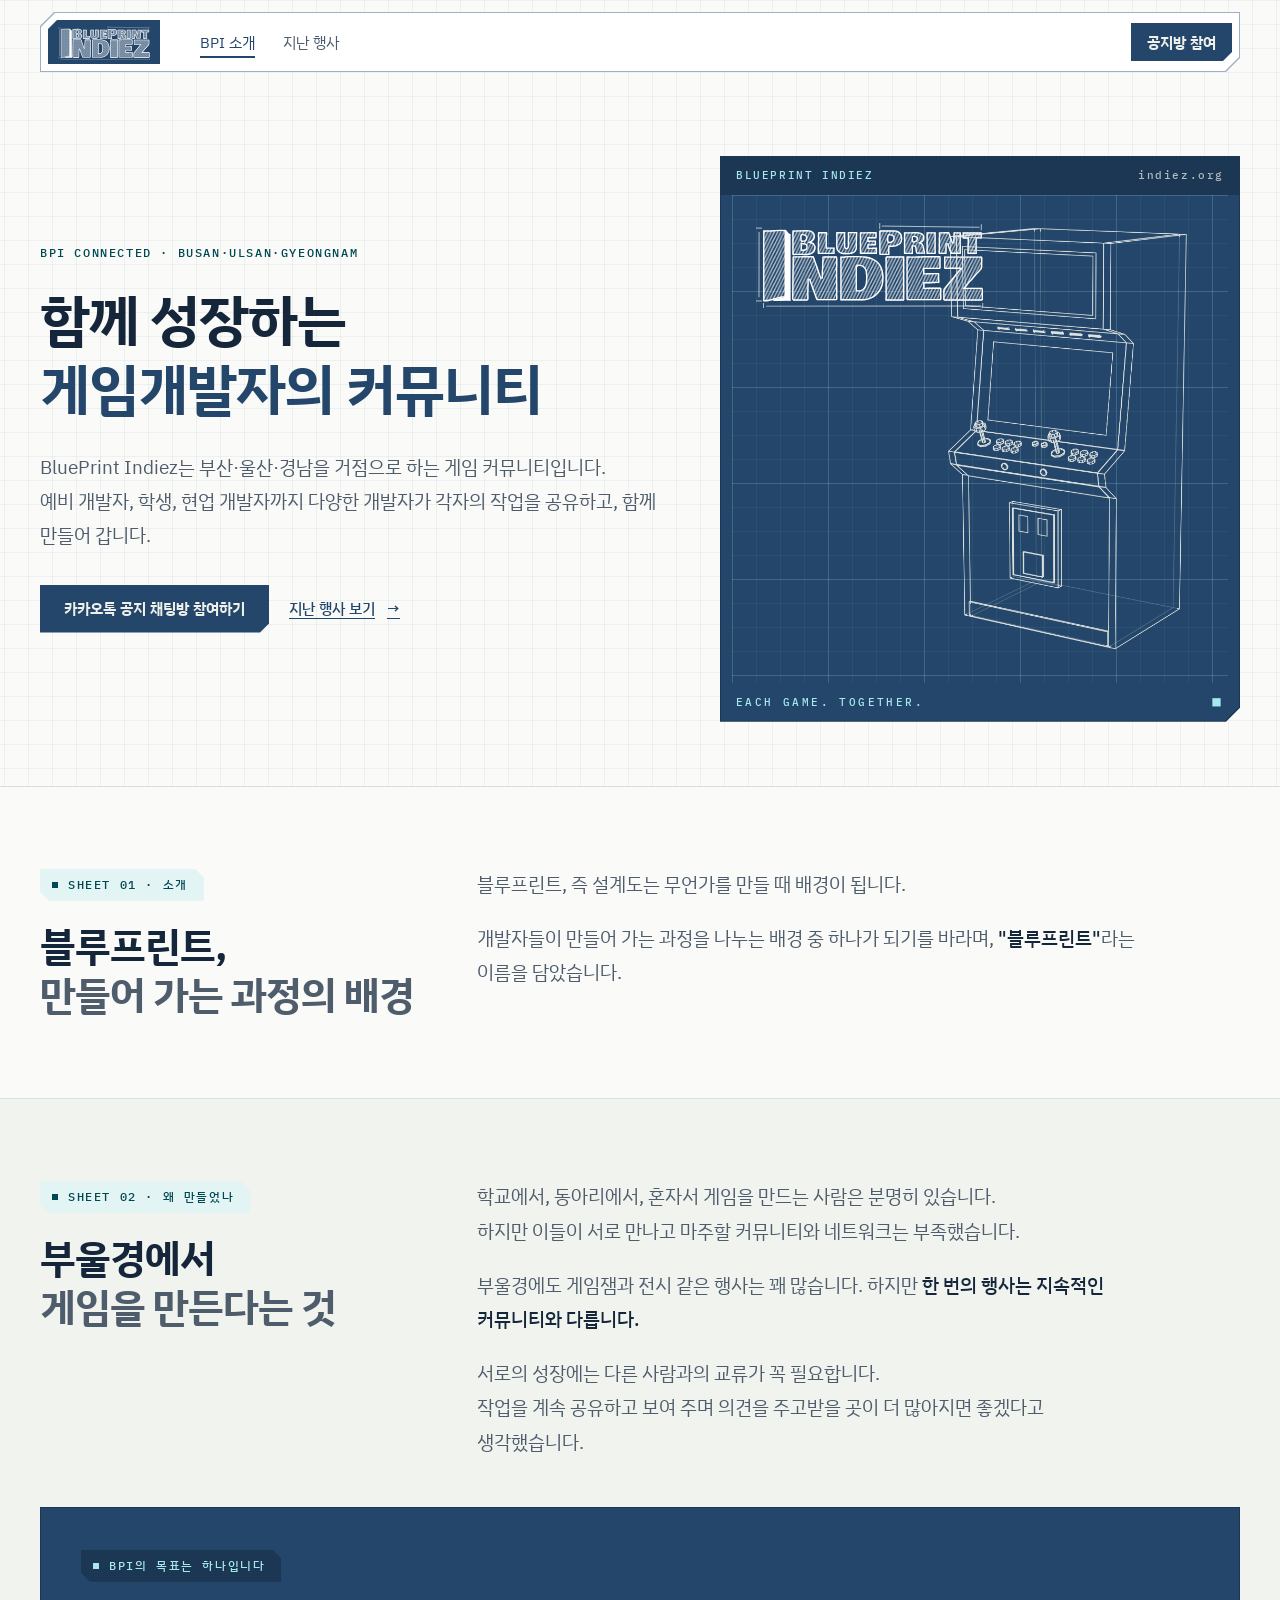
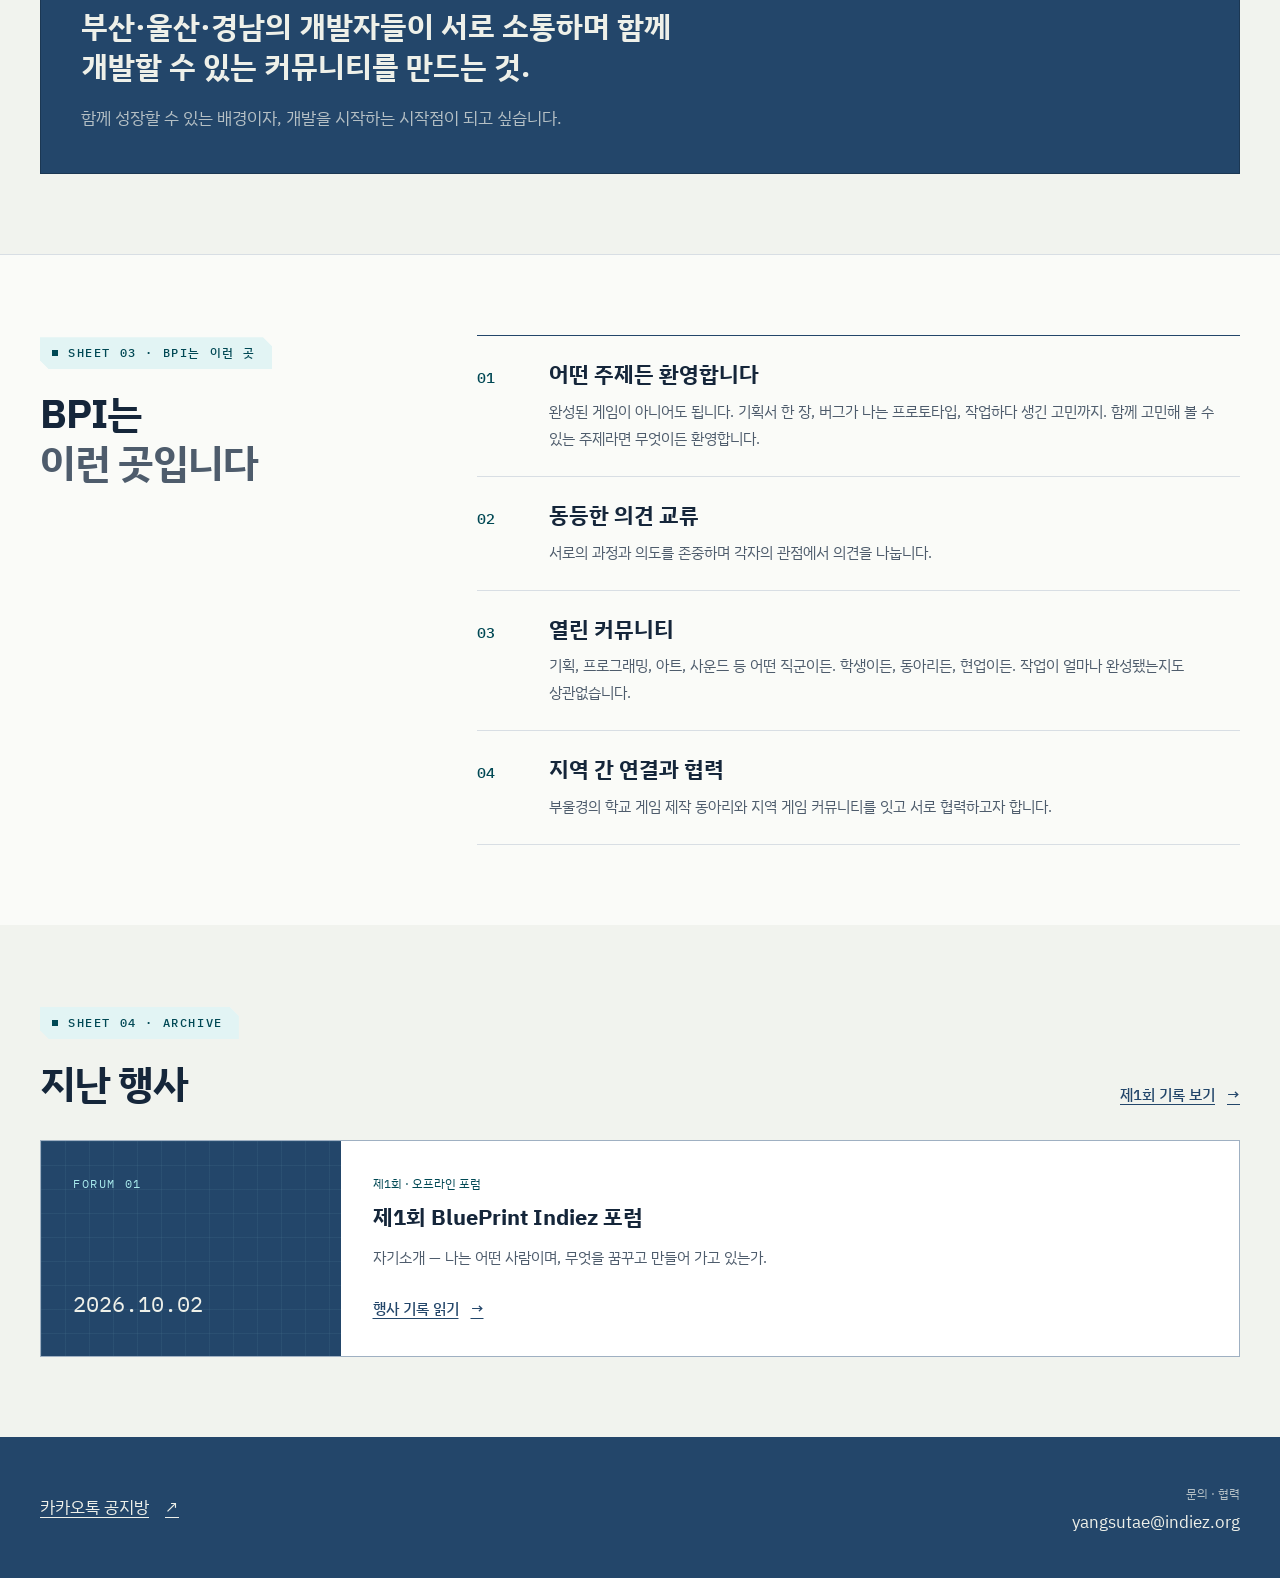
==== main/index.html @ ccfd1e2a "Publish BPI introduction and first forum archive" ====
<!doctype html>
<html lang="ko">
<head>
<meta charset="utf-8">
<meta name="viewport" content="width=device-width, initial-scale=1">
<title>BluePrint Indiez — 게임 개발 커뮤니티</title>
<meta name="description" content="부산·울산·경남을 거점으로 하는 게임 커뮤니티 BluePrint Indiez. BPI의 소개, 설립 배경, 목표와 지난 행사 기록을 만나보세요.">
<link rel="icon" href="../assets/favicon.svg" type="image/svg+xml">
<link rel="preconnect" href="https://fonts.googleapis.com">
<link rel="preconnect" href="https://fonts.gstatic.com" crossorigin>
<link href="https://fonts.googleapis.com/css2?family=IBM+Plex+Mono:wght@500&family=IBM+Plex+Sans+KR:wght@400;500;700&display=swap" rel="stylesheet">
<link rel="stylesheet" href="../css/tokens.css">
<link rel="stylesheet" href="../css/site.css">
</head>
<body id="top">
<a class="skip-link" href="#content">본문으로 바로 가기</a>

<nav class="nav cut" aria-label="주 메뉴">
  <a class="logo" href="#top" aria-label="BluePrint Indiez 첫 화면"><img src="../assets/BPI_무배경.svg" alt=""></a>
  <ul class="nav-links">
    <li><a href="index.html" aria-current="page">BPI 소개</a></li>
    <li><a href="../events/01/index.html">지난 행사</a></li>
  </ul>
  <a class="btn btn-primary btn-sm" href="https://invite.kakao.com/tc/2BYLO0beM5" target="_blank" rel="noopener">공지방 참여<span class="sr-only"> (새 창)</span></a>
</nav>

<main id="content" tabindex="-1">
<header class="hero">
  <div class="wrap hero-grid">
    <div>
      <p class="eyebrow">BPI CONNECTED · BUSAN·ULSAN·GYEONGNAM</p>
      <h1>함께 성장하는<br><em>게임개발자의 커뮤니티</em></h1>
      <p class="lead">BluePrint Indiez는 부산·울산·경남을 거점으로 하는 게임 커뮤니티입니다.<br>예비 개발자, 학생, 현업 개발자까지 다양한 개발자가 각자의 작업을 공유하고, 함께 만들어 갑니다.</p>
      <div class="actions">
        <a class="btn btn-primary" href="https://invite.kakao.com/tc/2BYLO0beM5" target="_blank" rel="noopener">카카오톡 공지 채팅방 참여하기<span class="sr-only"> (새 창)</span></a>
        <a class="text-link" href="../events/01/index.html">지난 행사 보기 <span aria-hidden="true">→</span></a>
      </div>
    </div>
    <figure class="sheet cut on-blue" aria-hidden="true">
      <div class="sheet-bar">BLUEPRINT INDIEZ <span>indiez.org</span></div>
      <div class="sheet-body">
        <p class="brand"><img src="../assets/BPI_무배경.svg" alt=""></p>
        <img class="cab" src="../assets/cabinet-wire.png" alt="">
      </div>
      <div class="sheet-foot">EACH GAME. TOGETHER. <span>■</span></div>
    </figure>
  </div>
</header>

<section id="about" class="intro-section" aria-labelledby="about-title">
  <div class="wrap section-grid">
    <div>
      <span class="chip">SHEET 01 · 소개</span>
      <h2 id="about-title" class="h2">블루프린트,<br> <em>만들어 가는 과정의 배경</em></h2>
    </div>
    <div class="prose lead">
      <p>블루프린트, 즉 설계도는 무언가를 만들 때 배경이 됩니다.</p>
      <p>개발자들이 만들어 가는 과정을 나누는 배경 중 하나가 되기를 바라며, <strong>"블루프린트"</strong>라는 이름을 담았습니다.</p>
    </div>
  </div>
</section>

<section id="why" class="intro-section band" aria-labelledby="why-title">
  <div class="wrap">
    <div class="section-grid">
      <div>
        <span class="chip">SHEET 02 · 왜 만들었나</span>
        <h2 id="why-title" class="h2">부울경에서<br> <em>게임을 만든다는 것</em></h2>
      </div>
      <div class="prose lead">
        <p>학교에서, 동아리에서, 혼자서 게임을 만드는 사람은 분명히 있습니다.<br>하지만 이들이 서로 만나고 마주할 커뮤니티와 네트워크는 부족했습니다.</p>
        <p>부울경에도 게임잼과 전시 같은 행사는 꽤 많습니다. 하지만 <strong>한 번의 행사는 지속적인 커뮤니티와 다릅니다.</strong></p>
        <p>서로의 성장에는 다른 사람과의 교류가 꼭 필요합니다.<br>작업을 계속 공유하고 보여 주며 의견을 주고받을 곳이 더 많아지면 좋겠다고 생각했습니다.</p>
      </div>
    </div>
    <div class="goal on-blue">
      <span class="chip on-blue">BPI의 목표는 하나입니다</span>
      <h3>부산·울산·경남의 개발자들이 서로 소통하며 함께 개발할 수 있는 커뮤니티를 만드는 것.</h3>
      <p>함께 성장할 수 있는 배경이자, 개발을 시작하는 시작점이 되고 싶습니다.</p>
    </div>
  </div>
</section>

<section id="character" class="character" aria-labelledby="character-title">
  <div class="wrap character-grid">
    <div class="character-heading">
      <span class="chip">SHEET 03 · BPI는 이런 곳</span>
      <h2 id="character-title" class="h2">BPI는<br> <em>이런 곳입니다</em></h2>
    </div>
    <ol class="features">
      <li class="feature">
        <span class="feature-no" aria-hidden="true">01</span>
        <div><h3>어떤 주제든 환영합니다</h3><p>완성된 게임이 아니어도 됩니다. 기획서 한 장, 버그가 나는 프로토타입, 작업하다 생긴 고민까지. 함께 고민해 볼 수 있는 주제라면 무엇이든 환영합니다.</p></div>
      </li>
      <li class="feature">
        <span class="feature-no" aria-hidden="true">02</span>
        <div><h3>동등한 의견 교류</h3><p>서로의 과정과 의도를 존중하며 각자의 관점에서 의견을 나눕니다.</p></div>
      </li>
      <li class="feature">
        <span class="feature-no" aria-hidden="true">03</span>
        <div><h3>열린 커뮤니티</h3><p>기획, 프로그래밍, 아트, 사운드 등 어떤 직군이든. 학생이든, 동아리든, 현업이든. 작업이 얼마나 완성됐는지도 상관없습니다.</p></div>
      </li>
      <li class="feature">
        <span class="feature-no" aria-hidden="true">04</span>
        <div><h3>지역 간 연결과 협력</h3><p>부울경의 학교 게임 제작 동아리와 지역 게임 커뮤니티를 잇고 서로 협력하고자 합니다.</p></div>
      </li>
    </ol>
  </div>
</section>

<section id="past" class="archive-section band" aria-labelledby="past-title">
  <div class="wrap">
    <div class="section-heading">
      <div><span class="chip">SHEET 04 · ARCHIVE</span><h2 id="past-title" class="h2">지난 행사</h2></div>
      <a class="text-link" href="../events/01/index.html">제1회 기록 보기 <span aria-hidden="true">→</span></a>
    </div>
    <article class="archive-card">
      <div class="archive-date on-blue"><span>FORUM 01</span><time datetime="2026-10-02">2026.10.02</time></div>
      <div class="archive-body">
        <p class="archive-kind">제1회 · 오프라인 포럼</p>
        <h3><a href="../events/01/index.html">제1회 BluePrint Indiez 포럼</a></h3>
        <p>자기소개 — 나는 어떤 사람이며, 무엇을 꿈꾸고 만들어 가고 있는가.</p>
        <a class="text-link" href="../events/01/index.html">행사 기록 읽기 <span aria-hidden="true">→</span></a>
      </div>
    </article>
  </div>
</section>
</main>

<footer id="contact" class="foot on-blue">
  <div class="wrap foot-grid">
    <a class="channel-link" href="https://invite.kakao.com/tc/2BYLO0beM5" target="_blank" rel="noopener">카카오톡 공지방 <span aria-hidden="true">↗</span><span class="sr-only"> (새 창)</span></a>
    <div class="contact"><span>문의 · 협력</span><p>yangsutae@indiez.org</p></div>
  </div>
</footer>
</body>
</html>
---- css/tokens.css ----
/* Generated by ui-loom-prototype tokens.mjs from design.tokens.json (spec v5). Do not edit. */
:root {
  --color-paper: #fafbf8;
  --color-white: #ffffff;
  --color-band: #f1f3ee;
  --color-ink: #15263a;
  --color-ink-muted: #4e5c6c;
  --color-ink-soft: #7e8c9b;
  --color-blue: #23466a;
  --color-blue-deep: #1b3753;
  --color-teal: #004854;
  --color-teal-tint: #e2f4f4;
  --color-cyan: #a6e8eb;
  --color-on-blue: #eef0e9;
  --color-on-blue-muted: #eef0e9b8;
  --color-on-blue-line: #eef0e952;
  --color-grid-major: #a6e8eb29;
  --color-grid-minor: #a6e8eb0f;
  --color-grid-light: #23466a0f;
  --color-line: #d8dee4;
  --color-line-strong: #9fb0c2;
  --color-success: #2e7d4f;
  --color-error: #b3261e;
  --role-background: var(--color-paper);
  --role-surface: var(--color-white);
  --role-surface-alt: var(--color-band);
  --role-text: var(--color-ink);
  --role-text-muted: var(--color-ink-muted);
  --role-text-soft: var(--color-ink-soft);
  --role-accent: var(--color-blue);
  --role-accent-strong: var(--color-blue-deep);
  --role-label: var(--color-teal);
  --role-label-bg: var(--color-teal-tint);
  --role-border: var(--color-line);
  --role-border-strong: var(--color-line-strong);
  --role-focus: var(--color-teal);
  --role-success: var(--color-success);
  --role-error: var(--color-error);
  --space-2: 2px;
  --space-4: 4px;
  --space-6: 6px;
  --space-8: 8px;
  --space-10: 10px;
  --space-12: 12px;
  --space-16: 16px;
  --space-20: 20px;
  --space-24: 24px;
  --space-28: 28px;
  --space-32: 32px;
  --space-40: 40px;
  --space-48: 48px;
  --space-56: 56px;
  --space-64: 64px;
  --space-80: 80px;
  --space-96: 96px;
  --space-120: 120px;
  --size-wrap: 1200px;
  --size-prose: 660px;
  --size-gutter: 32px;
  --size-gutter-m: 16px;
  --size-nav-h: 60px;
  --size-nav-h-m: 52px;
  --size-nav-top: 12px;
  --size-logo-w: 112px;
  --size-logo-h: 44px;
  --size-logo-w-m: 92px;
  --size-logo-h-m: 38px;
  --size-btn-h: 48px;
  --size-btn-h-sm: 38px;
  --size-hero-sheet-h: 540px;
  --size-hero-sheet-h-m: 320px;
  --size-cabinet-h: 440px;
  --size-cabinet-h-m: 250px;
  --size-footer-logo-w: 220px;
  --size-icon: 56px;
  --size-dot: 6px;
  --size-num: 28px;
  --size-chamfer: 14px;
  --size-chamfer-sm: 9px;
  --size-bracket: 14px;
  --size-grid-major: 96px;
  --size-grid-minor: 24px;
  --size-hair: 1px;
  --size-stroke: 1.5px;
  --size-heavy: 2px;
  --size-sheet-inset: 5px;
  --size-focus-offset: 3px;
  --size-toc-w: 200px;
  --size-toc-bar-h: 46px;
  --font-sans: "IBM Plex Sans KR", "Apple SD Gothic Neo", "Malgun Gothic", system-ui, sans-serif;
  --font-mono: "IBM Plex Mono", "IBM Plex Sans KR", ui-monospace, "Consolas", monospace;
  --font-regular: 400;
  --font-medium: 500;
  --font-bold: 700;
  --font-size-display: 56px;
  --font-size-display-m: 34px;
  --font-size-h2: 40px;
  --font-size-h2-m: 28px;
  --font-size-h3: 22px;
  --font-size-h3-m: 20px;
  --font-size-statement: 30px;
  --font-size-statement-m: 22px;
  --font-size-stat: 28px;
  --font-size-lead: 19px;
  --font-size-body: 17px;
  --font-size-small: 15px;
  --font-size-label: 12px;
  --font-size-tiny: 11px;
  --font-size-menu: 15px;
  --font-leading-tight: 1.22;
  --font-leading-heading: 1.35;
  --font-leading-body: 1.8;
  --font-leading-label: 1;
  --font-tracking-tight: -1px;
  --font-tracking-label: 1.6px;
  --font-tracking-wide: 2.4px;
  --shadow-nav: 0px 8px 28px 0px #15263a14;
  --motion-fast: 150ms;
  --breakpoint-mobile: 820px;
  --breakpoint-tablet: 1100px;
  --nav-height: var(--size-nav-h);
  --nav-chamfer: var(--size-chamfer);
  --card-padding: var(--space-28);
  --card-chamfer: var(--size-chamfer);
  --card-gap: var(--space-24);
  --section-pad: var(--space-120);
  --section-pad-m: var(--space-64);
}
---- css/site.css ----
/* BPI 단체 소개 시안. 기존 디자인 토큰과 청사진 표현을 사용한다. */
* { box-sizing: border-box; }
html { scroll-behavior: smooth; scroll-padding-top: calc(var(--nav-height) + var(--size-nav-top) + var(--space-32)); }
html, body { margin: 0; }
body { background: var(--role-background); color: var(--role-text); font-family: var(--font-sans); font-size: var(--font-size-body); line-height: var(--font-leading-body); -webkit-font-smoothing: antialiased; word-break: keep-all; overflow-wrap: break-word; }
a { color: inherit; }
img { display: block; max-width: 100%; }
h1, h2, h3, p, ul, ol, figure { margin: 0; }
:focus-visible { outline: var(--size-heavy) solid var(--role-focus); outline-offset: var(--size-focus-offset); }
.on-blue :focus-visible { outline-color: var(--color-cyan); }
.sr-only { position: absolute; width: var(--size-hair); height: var(--size-hair); overflow: hidden; clip-path: inset(50%); white-space: nowrap; }
.skip-link { position: fixed; top: var(--space-12); left: var(--space-16); z-index: 30; padding: var(--space-12) var(--space-16); background: var(--role-surface); color: var(--role-accent); transform: translateY(calc(-100% - var(--space-16))); }
.skip-link:focus { transform: translateY(0); }
.wrap { width: min(var(--size-wrap), 100% - var(--size-gutter) * 2); margin: 0 auto; }

.cut { --cut: var(--card-chamfer); --cut-line: var(--role-border); --cut-fill: var(--role-surface); position: relative; isolation: isolate; background: var(--cut-line);
  clip-path: polygon(0 0, 100% 0, 100% calc(100% - var(--cut)), calc(100% - var(--cut)) 100%, 0 100%); }
.cut::before { content: ""; position: absolute; inset: var(--size-hair); z-index: -1; background: var(--cut-fill);
  clip-path: polygon(0 0, 100% 0, 100% calc(100% - var(--cut)), calc(100% - var(--cut)) 100%, 0 100%); }

.nav { --cut: var(--nav-chamfer); --cut-line: var(--role-border-strong); --cut-fill: var(--role-surface);
  position: fixed; z-index: 20; top: var(--size-nav-top); left: 50%; transform: translateX(-50%); width: min(var(--size-wrap), 100% - var(--size-gutter) * 2);
  height: var(--nav-height); display: flex; align-items: center; gap: var(--space-24); padding: 0 var(--space-8); filter: drop-shadow(var(--shadow-nav));
  clip-path: polygon(var(--cut) 0, 100% 0, 100% calc(100% - var(--cut)), calc(100% - var(--cut)) 100%, 0 100%, 0 var(--cut)); }
.nav::before { clip-path: polygon(var(--cut) 0, 100% 0, 100% calc(100% - var(--cut)), calc(100% - var(--cut)) 100%, 0 100%, 0 var(--cut)); }
.logo { display: grid; place-items: center; flex-shrink: 0; width: var(--size-logo-w); height: var(--size-logo-h); padding: var(--space-6) var(--space-10); background: var(--role-accent);
  clip-path: polygon(var(--size-chamfer-sm) 0, 100% 0, 100% 100%, 0 100%, 0 var(--size-chamfer-sm)); }
.logo img { width: 100%; height: auto; aspect-ratio: 2455 / 920; object-fit: cover; object-position: top; }
.nav-links { display: flex; gap: var(--space-28); margin: 0 auto 0 var(--space-16); padding: 0; list-style: none; font-size: var(--font-size-menu); }
.nav-links a { text-decoration: none; color: var(--role-text-muted); padding: var(--space-8) 0; }
.nav-links a:hover, .nav-links a[aria-current] { color: var(--role-accent); }
.nav-links a[aria-current] { text-decoration: underline; text-underline-offset: var(--space-8); text-decoration-thickness: var(--size-heavy); }
.btn { display: inline-flex; align-items: center; gap: var(--space-8); height: var(--size-btn-h); padding: 0 var(--space-24); font-size: var(--font-size-small); font-weight: var(--font-bold); text-decoration: none; white-space: nowrap; transition: background-color var(--motion-fast);
  clip-path: polygon(0 0, 100% 0, 100% calc(100% - var(--size-chamfer-sm)), calc(100% - var(--size-chamfer-sm)) 100%, 0 100%); }
.btn-primary { background: var(--role-accent); color: var(--color-on-blue); }
.btn-primary:hover { background: var(--role-accent-strong); }
.btn-sm { height: var(--size-btn-h-sm); padding: 0 var(--space-16); }
.nav a:focus-visible { outline: none; box-shadow: inset 0 0 0 var(--size-heavy) var(--color-cyan); }

.hero { padding: calc(var(--nav-height) + var(--space-96)) 0 var(--space-64);
  background-image: linear-gradient(var(--color-grid-light) var(--size-hair), transparent var(--size-hair)), linear-gradient(90deg, var(--color-grid-light) var(--size-hair), transparent var(--size-hair));
  background-size: var(--size-grid-minor) var(--size-grid-minor); background-position: center top; }
.hero-grid { display: grid; grid-template-columns: minmax(0, 6fr) minmax(0, 5fr); gap: var(--space-56); align-items: center; }
.eyebrow { font-weight: var(--font-medium); font-size: var(--font-size-label); line-height: var(--font-leading-heading); font-family: var(--font-mono); letter-spacing: var(--font-tracking-label); color: var(--role-label); }
.hero h1 { margin: var(--space-24) 0 var(--space-28); font-size: var(--font-size-display); font-weight: var(--font-bold); line-height: var(--font-leading-tight); letter-spacing: var(--font-tracking-tight); }
.hero h1 em { font-style: normal; color: var(--role-accent); }
.lead { max-width: var(--size-prose); font-size: var(--font-size-lead); color: var(--role-text-muted); }
.actions { display: flex; flex-wrap: wrap; align-items: center; gap: var(--space-20); margin-top: var(--space-32); }
.text-link { display: inline-flex; gap: var(--space-12); align-items: center; color: var(--role-accent); font-size: var(--font-size-small); font-weight: var(--font-medium); text-underline-offset: var(--space-4); }
.text-link:hover { color: var(--role-label); }

.sheet { --cut-line: var(--role-accent-strong); --cut-fill: var(--role-accent); color: var(--color-on-blue); }
.sheet-bar { display: flex; justify-content: space-between; gap: var(--space-12); padding: var(--space-12) var(--space-16); background: var(--role-accent-strong); font-weight: var(--font-medium); font-size: var(--font-size-tiny); line-height: var(--font-leading-heading); font-family: var(--font-mono); letter-spacing: var(--font-tracking-label); color: var(--color-cyan); }
.sheet-bar span { color: var(--color-on-blue-muted); }
.sheet-body { position: relative; height: calc(var(--size-cabinet-h) + var(--space-48)); margin: 0 var(--space-12);
  background-image: linear-gradient(var(--color-grid-major) var(--size-hair), transparent var(--size-hair)), linear-gradient(90deg, var(--color-grid-major) var(--size-hair), transparent var(--size-hair)), linear-gradient(var(--color-grid-minor) var(--size-hair), transparent var(--size-hair)), linear-gradient(90deg, var(--color-grid-minor) var(--size-hair), transparent var(--size-hair));
  background-size: var(--size-grid-major) var(--size-grid-major), var(--size-grid-major) var(--size-grid-major), var(--size-grid-minor) var(--size-grid-minor), var(--size-grid-minor) var(--size-grid-minor); }
.sheet-body .cab { position: absolute; right: var(--space-32); bottom: var(--space-24); height: var(--size-cabinet-h); width: auto; }
.sheet-body .brand { position: absolute; left: var(--space-24); top: var(--space-28); width: 46%; }
.sheet-body .brand img { width: 100%; aspect-ratio: 2455 / 920; object-fit: cover; object-position: top; }
.sheet-foot { display: flex; justify-content: space-between; padding: var(--space-12) var(--space-16); font-weight: var(--font-medium); font-size: var(--font-size-tiny); line-height: var(--font-leading-heading); font-family: var(--font-mono); letter-spacing: var(--font-tracking-wide); color: var(--color-cyan); }

.character { padding: var(--space-80) 0; border-top: var(--size-hair) solid var(--role-border); }
.character-grid { display: grid; grid-template-columns: minmax(0, 4fr) minmax(0, 8fr); gap: var(--space-56); align-items: start; }
.chip { display: inline-flex; align-items: center; gap: var(--space-10); padding: var(--space-8) var(--space-16) var(--space-8) var(--space-12); background: var(--role-label-bg); color: var(--role-label); font-weight: var(--font-medium); font-size: var(--font-size-label); line-height: var(--font-leading-heading); font-family: var(--font-mono); letter-spacing: var(--font-tracking-label);
  clip-path: polygon(0 0, calc(100% - var(--size-chamfer-sm)) 0, 100% var(--size-chamfer-sm), 100% 100%, var(--size-chamfer-sm) 100%, 0 calc(100% - var(--size-chamfer-sm))); }
.chip::before { content: ""; width: var(--size-dot); height: var(--size-dot); background: currentColor; }
.h2 { margin-top: var(--space-20); font-size: var(--font-size-h2); font-weight: var(--font-bold); line-height: var(--font-leading-tight); letter-spacing: var(--font-tracking-tight); }
.h2 em { font-style: normal; color: var(--role-text-muted); }
.features { padding: 0; list-style: none; border-top: var(--size-stroke) solid var(--role-accent); }
.feature { display: grid; grid-template-columns: var(--space-56) minmax(0, 1fr); gap: var(--space-16); padding: var(--space-24) 0; border-bottom: var(--size-hair) solid var(--role-border); }
.feature-no { padding-top: var(--space-4); font-family: var(--font-mono); font-size: var(--font-size-small); font-weight: var(--font-medium); color: var(--role-label); }
.feature h3 { margin-bottom: var(--space-8); font-size: var(--font-size-h3); line-height: var(--font-leading-heading); }
.feature p { font-size: var(--font-size-small); color: var(--role-text-muted); }

.intro-section, .archive-section, .record-section { padding: var(--space-80) 0; }
.intro-section { border-top: var(--size-hair) solid var(--role-border); }
.band { background: var(--role-surface-alt); }
.section-grid { display: grid; grid-template-columns: minmax(0, 4fr) minmax(0, 8fr); gap: var(--space-56); align-items: start; }
.prose { max-width: var(--size-prose); color: var(--role-text-muted); }
.prose p + p { margin-top: var(--space-20); }
.prose strong { color: var(--role-text); font-weight: var(--font-medium); }
.goal { margin-top: var(--space-48); padding: var(--space-40); background: var(--role-accent); color: var(--color-on-blue); border: var(--size-hair) solid var(--role-accent-strong); }
.chip.on-blue { background: var(--role-accent-strong); color: var(--color-cyan); }
.goal h3 { margin: var(--space-24) 0 var(--space-16); max-width: var(--size-prose); font-size: var(--font-size-statement); line-height: var(--font-leading-heading); }
.goal p { color: var(--color-on-blue-muted); }
.section-heading { display: flex; justify-content: space-between; align-items: flex-end; gap: var(--space-24); margin-bottom: var(--space-32); }
.archive-card { display: grid; grid-template-columns: minmax(0, 3fr) minmax(0, 9fr); border: var(--size-hair) solid var(--role-border-strong); background: var(--role-surface); }
.archive-date { display: flex; flex-direction: column; justify-content: space-between; gap: var(--space-32); padding: var(--space-32); background: var(--role-accent); color: var(--color-on-blue);
  background-image: linear-gradient(var(--color-grid-minor) var(--size-hair), transparent var(--size-hair)), linear-gradient(90deg, var(--color-grid-minor) var(--size-hair), transparent var(--size-hair)); background-size: var(--size-grid-minor) var(--size-grid-minor); }
.archive-date span { font-family: var(--font-mono); font-size: var(--font-size-label); letter-spacing: var(--font-tracking-label); color: var(--color-cyan); }
.archive-date time { font-family: var(--font-mono); font-size: var(--font-size-h3); }
.archive-body { padding: var(--space-32); }
.archive-kind { margin-bottom: var(--space-8); color: var(--role-label); font-size: var(--font-size-label); }
.archive-body h3 { margin-bottom: var(--space-12); font-size: var(--font-size-h3); line-height: var(--font-leading-heading); }
.archive-body h3 a { text-decoration: none; }
.archive-body h3 a:hover { color: var(--role-accent); text-decoration: underline; text-underline-offset: var(--space-4); }
.archive-body > p:not(.archive-kind) { color: var(--role-text-muted); font-size: var(--font-size-small); }
.archive-body > .text-link { margin-top: var(--space-24); }
.page-head { padding: calc(var(--nav-height) + var(--space-80)) 0 var(--space-56); border-bottom: var(--size-hair) solid var(--role-border); background: var(--role-surface-alt); }
.page-head h1 { margin: var(--space-20) 0; font-size: var(--font-size-display); line-height: var(--font-leading-tight); letter-spacing: var(--font-tracking-tight); }
.archive-year { display: flex; justify-content: space-between; align-items: center; padding-bottom: var(--space-20); margin-bottom: var(--space-32); border-bottom: var(--size-stroke) solid var(--role-accent); }
.archive-year h2 { font-size: var(--font-size-statement); font-family: var(--font-mono); }
.archive-year span { font-size: var(--font-size-label); color: var(--role-label); font-family: var(--font-mono); letter-spacing: var(--font-tracking-label); }
.breadcrumb { display: flex; flex-wrap: wrap; gap: var(--space-12); font-size: var(--font-size-small); color: var(--role-text-muted); margin-bottom: var(--space-32); }
.record-heading { display: grid; grid-template-columns: minmax(0, 8fr) minmax(0, 3fr); align-items: center; gap: var(--space-56); }
.record-date { padding: var(--space-32); background: var(--role-accent); color: var(--color-on-blue); }
.record-date span { display: block; font-family: var(--font-mono); color: var(--color-cyan); font-size: var(--font-size-label); letter-spacing: var(--font-tracking-label); }
.record-date strong { display: block; margin: var(--space-16) 0; font-family: var(--font-mono); font-size: calc(var(--font-size-display) * 2); line-height: var(--font-leading-label); }
.record-date time { font-size: var(--font-size-small); }
.record-topic { padding-bottom: var(--space-24); margin-bottom: var(--space-24); border-bottom: var(--size-hair) solid var(--role-border); color: var(--role-accent); font-size: var(--font-size-statement); line-height: var(--font-leading-heading); }
.record-facts { margin: var(--space-32) 0 0; border-top: var(--size-stroke) solid var(--role-accent); }
.record-facts div { display: grid; grid-template-columns: var(--space-80) minmax(0, 1fr); gap: var(--space-16); padding: var(--space-16) 0; border-bottom: var(--size-hair) solid var(--role-border); }
.record-facts dt { color: var(--role-label); font-size: var(--font-size-small); }
.record-facts dd { margin: 0; font-size: var(--font-size-small); }
.record-back { padding-bottom: var(--space-64); }
/* craftsman: 자료가 있는 회차만 정적 HTML로 추가한다. 사진·영상은 공개 자료가 생기면 기록 본문에 넣는다. */

.foot { padding: var(--space-40) 0; background: var(--role-accent); color: var(--color-on-blue); }
.foot-grid { display: flex; justify-content: space-between; align-items: center; gap: var(--space-24); }
.channel-link { display: inline-flex; gap: var(--space-16); padding: var(--space-8) 0; font-size: var(--font-size-body); text-decoration: underline; text-underline-offset: var(--space-4); }
.channel-link:hover { color: var(--color-cyan); }
.contact { text-align: right; }
.contact span { color: var(--color-on-blue-muted); font-size: var(--font-size-label); }
.contact p { font-size: var(--font-size-body); }

@media (max-width: 1100px) {
  .hero-grid { grid-template-columns: minmax(0, 1fr) minmax(0, 1fr); gap: var(--space-32); }
  .hero h1 { font-size: var(--font-size-h2); }
  .character-grid { grid-template-columns: minmax(0, 4fr) minmax(0, 8fr); gap: var(--space-32); }
  .section-grid, .record-heading { gap: var(--space-32); }
  .archive-date, .archive-body, .record-date { padding: var(--space-24); }
  .record-heading { grid-template-columns: minmax(0, 7fr) minmax(0, 4fr); }
  .record-heading h1 { font-size: var(--font-size-h2); }
}
@media (max-width: 820px) {
  html { scroll-padding-top: calc(var(--size-nav-h-m) + var(--size-nav-top) + var(--space-24)); }
  .wrap, .nav { width: calc(100% - var(--size-gutter-m) * 2); }
  .nav { height: var(--size-nav-h-m); gap: var(--space-12); }
  .logo { width: var(--size-logo-w-m); height: var(--size-logo-h-m); }
  .nav-links { margin: 0 0 0 auto; gap: var(--space-20); font-size: var(--font-size-small); }
  .nav .btn-sm { display: none; }
  .hero { padding: calc(var(--size-nav-h-m) + var(--space-56)) 0 var(--space-40); }
  .hero-grid, .character-grid { grid-template-columns: minmax(0, 1fr); gap: var(--space-32); }
  .hero h1 { font-size: var(--font-size-display-m); margin: var(--space-16) 0 var(--space-20); }
  .lead { font-size: var(--font-size-body); }
  .sheet-body { height: calc(var(--size-cabinet-h-m) + var(--space-48)); }
  .sheet-body .cab { height: var(--size-cabinet-h-m); right: var(--space-24); }
  .sheet-body .brand { left: var(--space-16); top: var(--space-20); width: 46%; }
  .sheet-bar, .sheet-foot { letter-spacing: var(--font-tracking-label); }
  .character { padding: var(--space-40) 0; }
  .h2 { margin-top: var(--space-16); font-size: var(--font-size-h2-m); }
  .h2 br { display: none; }
  .feature { grid-template-columns: var(--space-28) minmax(0, 1fr); gap: var(--space-16); padding: var(--space-20) 0; }
  .feature h3 { font-size: var(--font-size-h3-m); }
  .foot { padding: var(--space-32) 0; }
  .foot-grid { flex-direction: column; align-items: flex-start; gap: var(--space-20); }
  .contact { text-align: left; }
  .section-grid, .record-heading, .archive-card { grid-template-columns: minmax(0, 1fr); gap: var(--space-24); }
  .intro-section, .archive-section, .record-section { padding: var(--space-40) 0; }
  .section-heading { flex-direction: column; align-items: flex-start; gap: var(--space-20); }
  .goal { padding: var(--space-24); margin-top: var(--space-32); }
  .goal h3, .record-topic { font-size: var(--font-size-statement-m); }
  .actions { align-items: flex-start; flex-direction: column; gap: var(--space-16); }
  .actions .btn { padding: 0 var(--space-16); font-size: var(--font-size-small); }
  .archive-card { gap: 0; }
  .archive-date { flex-direction: row; align-items: center; gap: var(--space-16); }
  .archive-date time { font-size: var(--font-size-body); }
  .archive-body h3 { font-size: var(--font-size-h3-m); }
  .page-head { padding: calc(var(--size-nav-h-m) + var(--space-56)) 0 var(--space-32); }
  .page-head h1 { font-size: var(--font-size-display-m); }
  .record-date { display: grid; grid-template-columns: auto minmax(0, 1fr); column-gap: var(--space-24); align-items: center; }
  .record-date span { grid-column: 2; grid-row: 1; }
  .record-date strong { font-size: var(--font-size-display); margin: 0; grid-column: 1; grid-row: 1 / 3; }
  .record-date time { grid-column: 2; grid-row: 2; }
  .record-facts div { grid-template-columns: var(--space-48) minmax(0, 1fr); }
  .record-back { padding-bottom: var(--space-40); }
}
@media (prefers-reduced-motion: reduce) { html { scroll-behavior: auto; } }
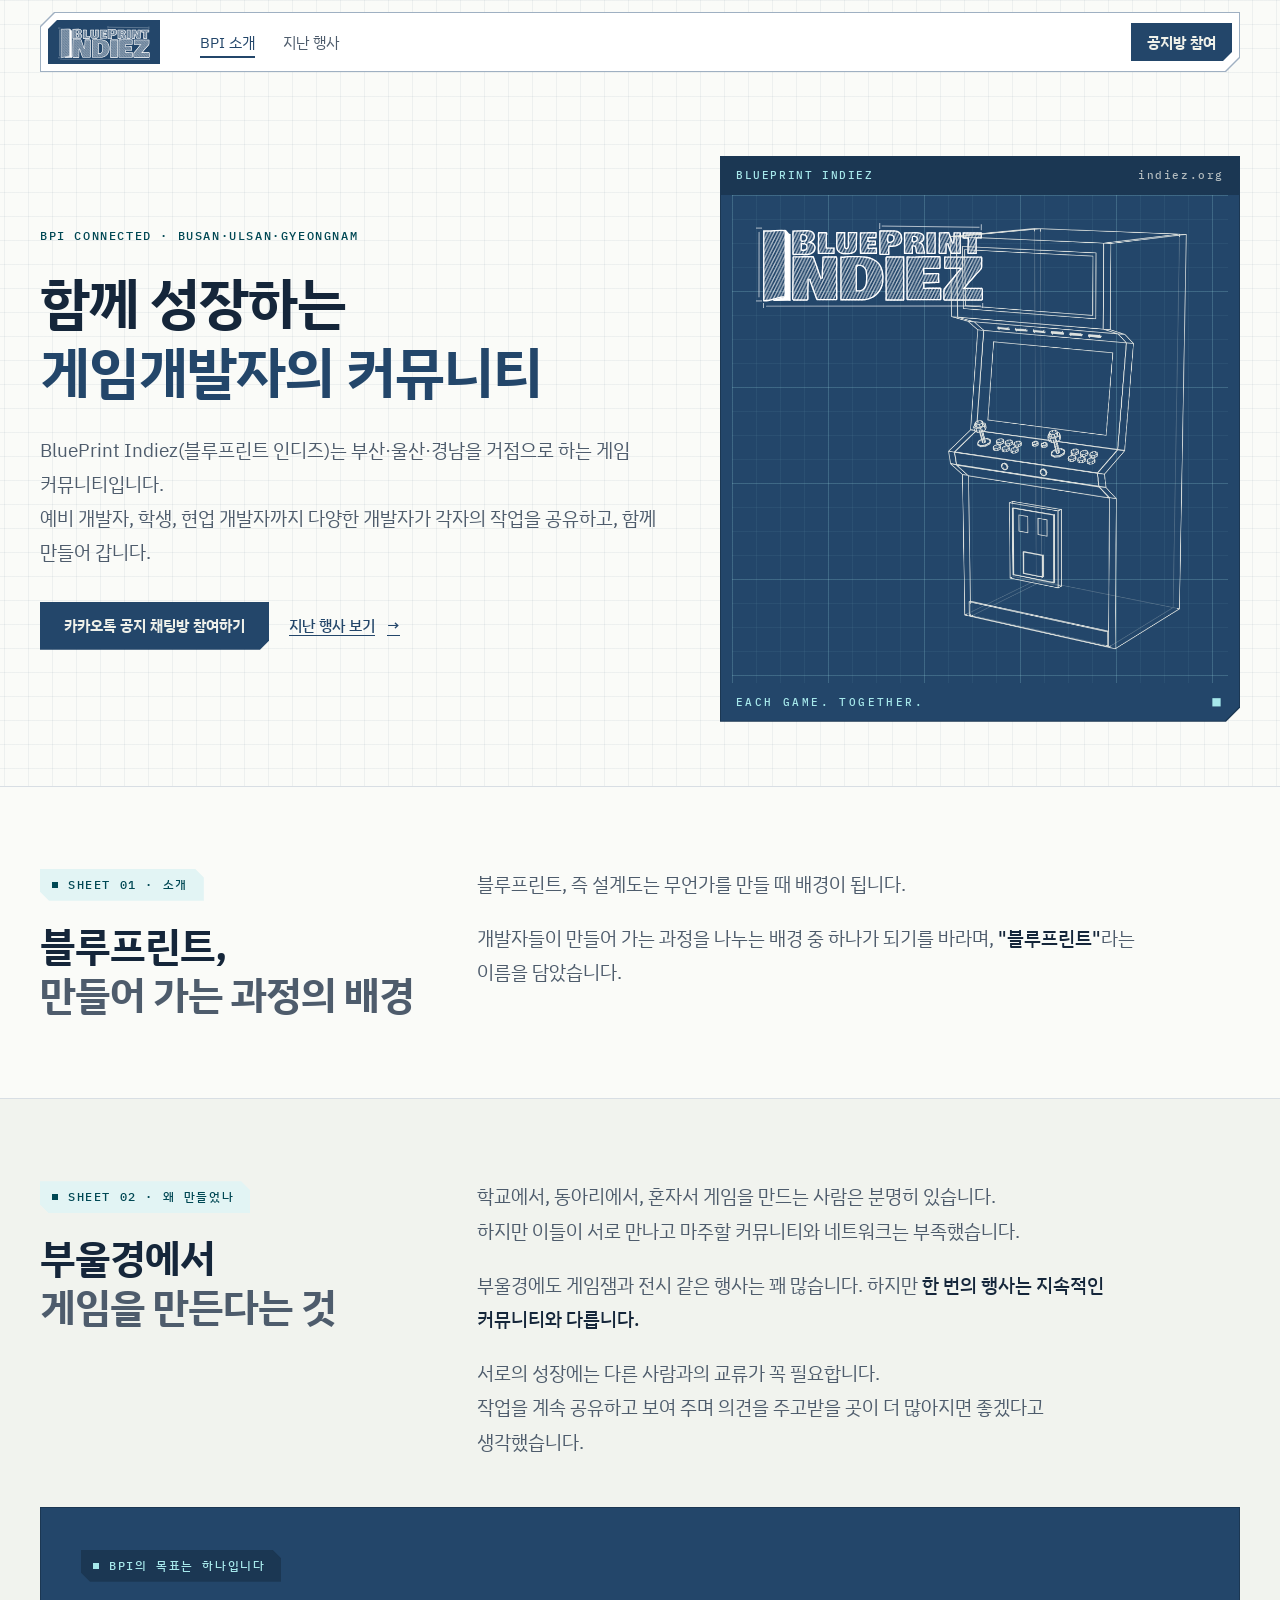
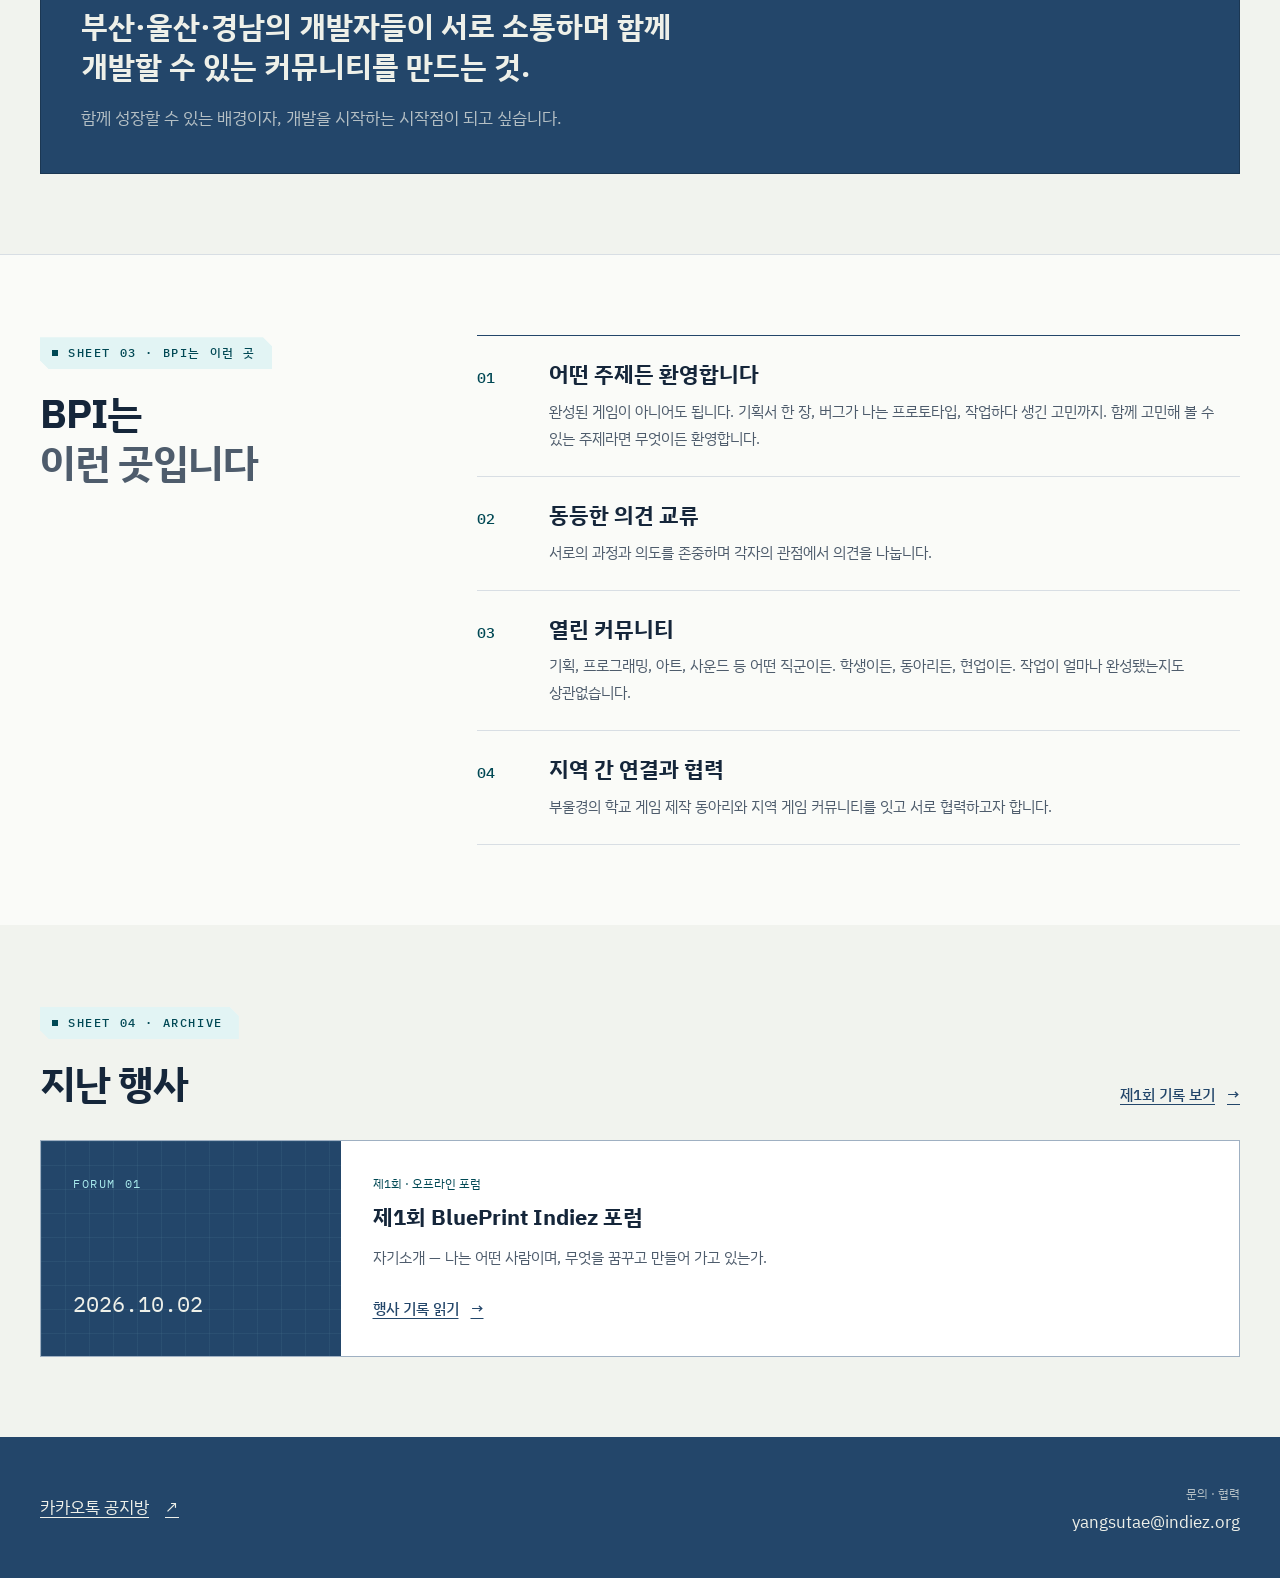
==== commit f854c0c9: "검색 노출 기본 설정 세 페이지에 대표 주소(canonical)를 넣고 robots.txt와 sitemap.xml을 추가했다. 소개·행사 페이지의 제목과 미리보기 제목을 바꾸고 소" ====
--- a/main/index.html
+++ b/main/index.html
@@ -3,9 +3,19 @@
 <head>
 <meta charset="utf-8">
 <meta name="viewport" content="width=device-width, initial-scale=1">
-<title>BluePrint Indiez — 게임 개발 커뮤니티</title>
+<title>BPI 소개 — 부울경 게임 개발 커뮤니티 BluePrint Indiez</title>
 <meta name="description" content="부산·울산·경남을 거점으로 하는 게임 커뮤니티 BluePrint Indiez. BPI의 소개, 설립 배경, 목표와 지난 행사 기록을 만나보세요.">
+<link rel="canonical" href="https://indiez.org/main/">
+<meta property="og:title" content="BPI 소개 — 부울경 게임 개발 커뮤니티 BluePrint Indiez">
+<meta property="og:description" content="부산·울산·경남을 거점으로 하는 게임 커뮤니티 BluePrint Indiez. BPI의 소개, 설립 배경, 목표와 지난 행사 기록을 만나보세요.">
+<meta property="og:type" content="website">
+<meta property="og:image" content="https://indiez.org/assets/img/og.png">
+<meta property="og:image:width" content="1200">
+<meta property="og:image:height" content="630">
+<meta property="og:image:alt" content="BluePrint Indiez 로고">
+<meta name="twitter:card" content="summary_large_image">
 <link rel="icon" href="../assets/favicon.svg" type="image/svg+xml">
+<link rel="icon" href="../assets/img/icon-192.png" type="image/png" sizes="192x192">
 <link rel="preconnect" href="https://fonts.googleapis.com">
 <link rel="preconnect" href="https://fonts.gstatic.com" crossorigin>
 <link href="https://fonts.googleapis.com/css2?family=IBM+Plex+Mono:wght@500&family=IBM+Plex+Sans+KR:wght@400;500;700&display=swap" rel="stylesheet">
@@ -16,7 +26,7 @@
 <a class="skip-link" href="#content">본문으로 바로 가기</a>
 
 <nav class="nav cut" aria-label="주 메뉴">
-  <a class="logo" href="#top" aria-label="BluePrint Indiez 첫 화면"><img src="../assets/BPI_무배경.svg" alt=""></a>
+  <a class="logo" href="../index.html" aria-label="BluePrint Indiez 첫 화면"><img src="../assets/BPI_무배경.svg" alt=""></a>
   <ul class="nav-links">
     <li><a href="index.html" aria-current="page">BPI 소개</a></li>
     <li><a href="../events/01/index.html">지난 행사</a></li>
@@ -30,7 +40,7 @@
     <div>
       <p class="eyebrow">BPI CONNECTED · BUSAN·ULSAN·GYEONGNAM</p>
       <h1>함께 성장하는<br><em>게임개발자의 커뮤니티</em></h1>
-      <p class="lead">BluePrint Indiez는 부산·울산·경남을 거점으로 하는 게임 커뮤니티입니다.<br>예비 개발자, 학생, 현업 개발자까지 다양한 개발자가 각자의 작업을 공유하고, 함께 만들어 갑니다.</p>
+      <p class="lead">BluePrint Indiez(블루프린트 인디즈)는 부산·울산·경남을 거점으로 하는 게임 커뮤니티입니다.<br>예비 개발자, 학생, 현업 개발자까지 다양한 개발자가 각자의 작업을 공유하고, 함께 만들어 갑니다.</p>
       <div class="actions">
         <a class="btn btn-primary" href="https://invite.kakao.com/tc/2BYLO0beM5" target="_blank" rel="noopener">카카오톡 공지 채팅방 참여하기<span class="sr-only"> (새 창)</span></a>
         <a class="text-link" href="../events/01/index.html">지난 행사 보기 <span aria-hidden="true">→</span></a>
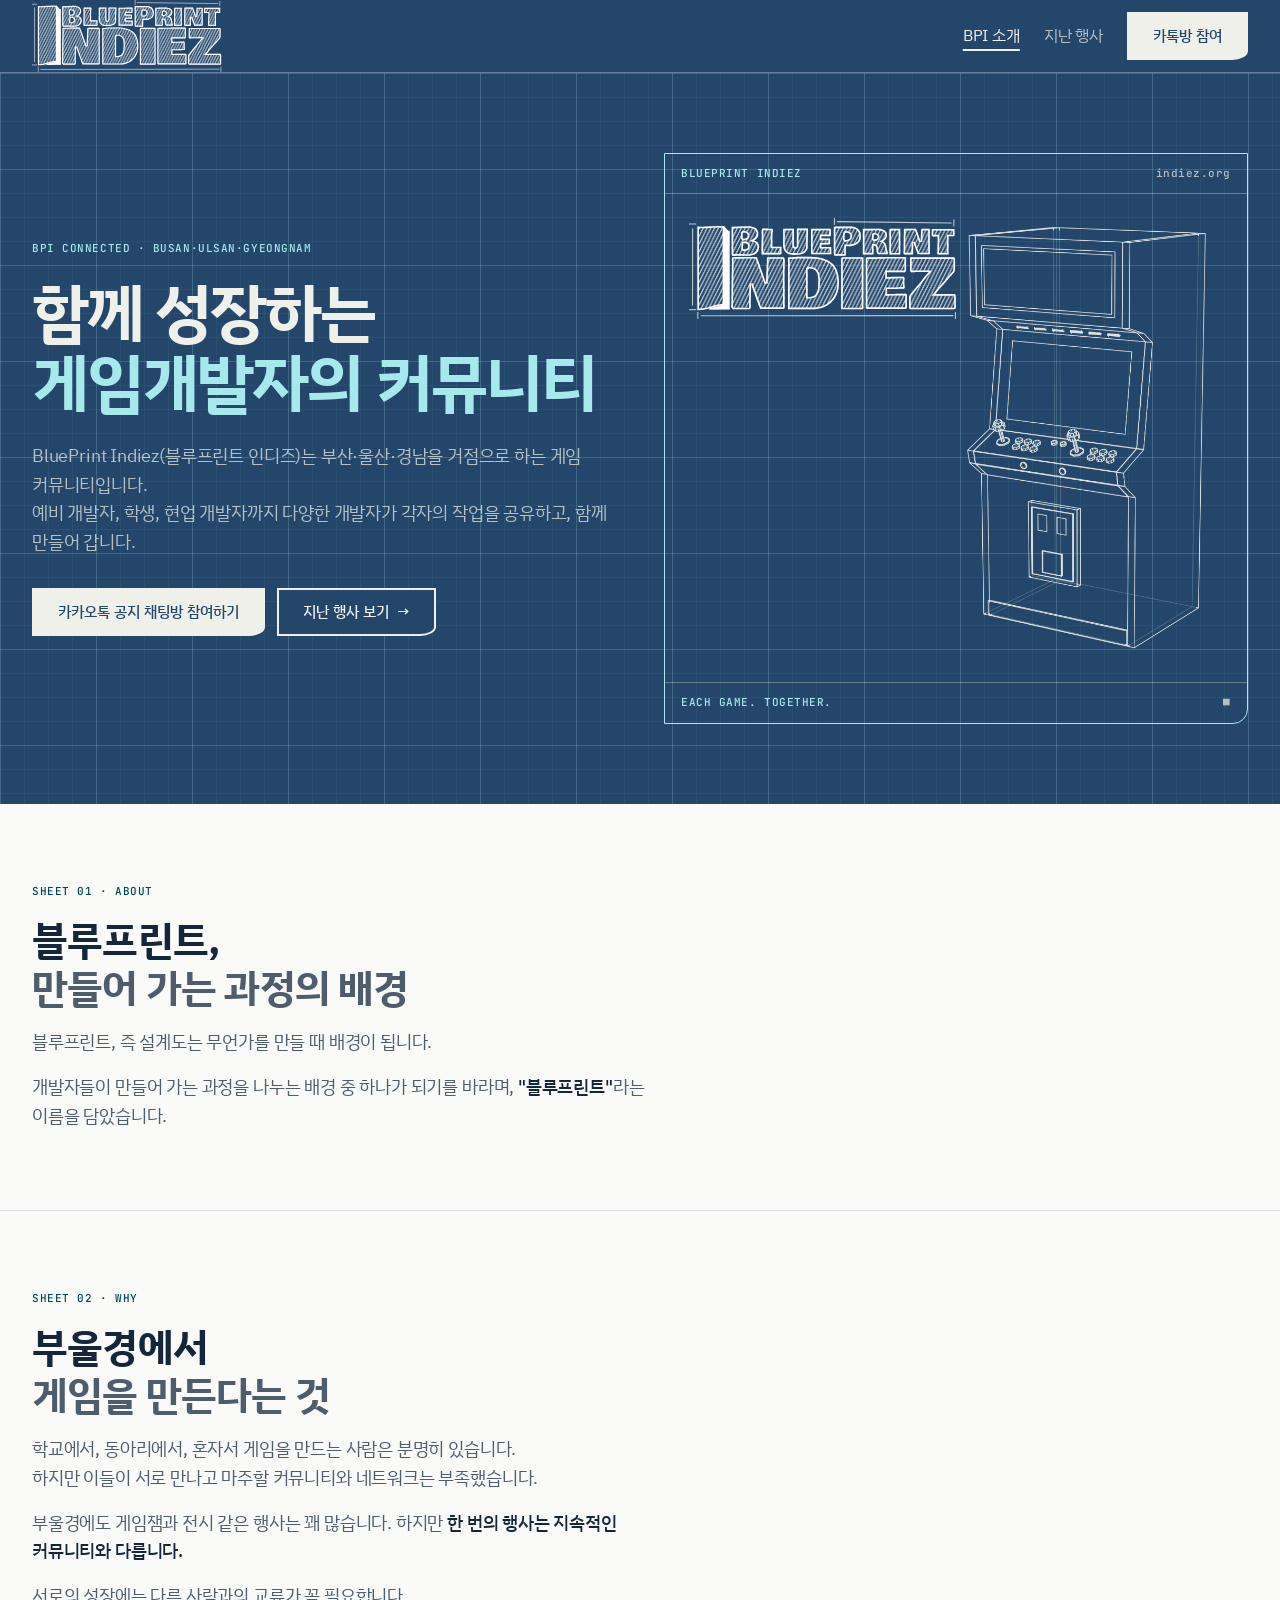
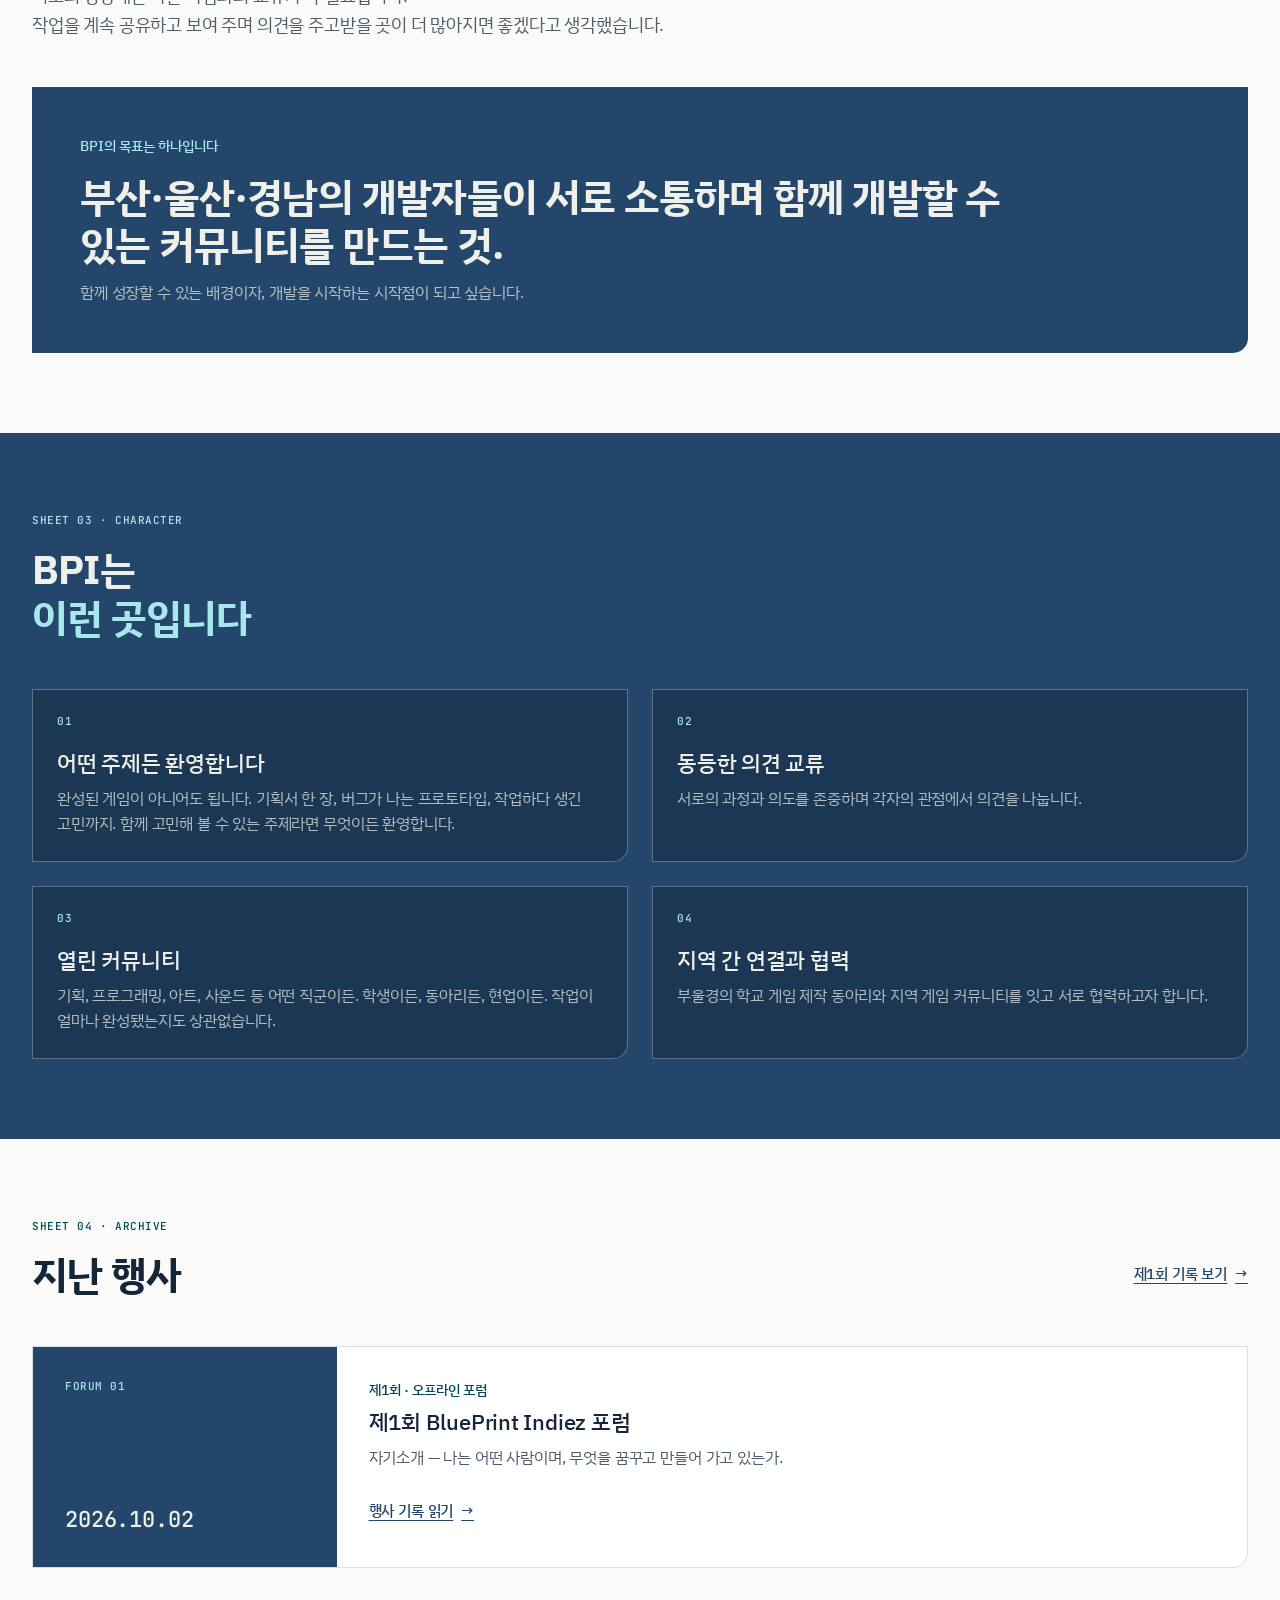
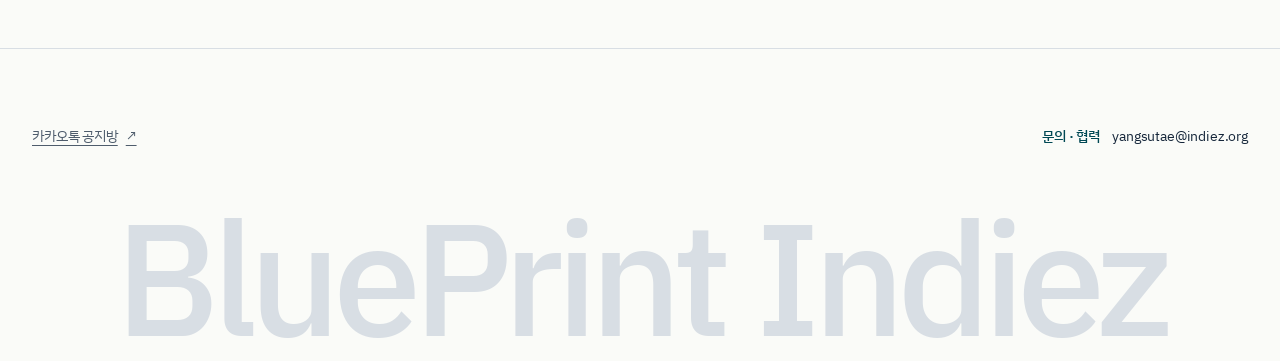
==== commit f7de4a7e: "볼트 저장본 디자인 반영 볼트 저장본(홈페이지/site)의 현재 상태를 그대로 옮겼다. 스타일·스크립트·이미지를 assets/ 아래 css·js·img로 옮기고(git mv로 이력" ====
--- a/main/index.html
+++ b/main/index.html
@@ -14,55 +14,55 @@
 <meta property="og:image:height" content="630">
 <meta property="og:image:alt" content="BluePrint Indiez 로고">
 <meta name="twitter:card" content="summary_large_image">
-<link rel="icon" href="../assets/favicon.svg" type="image/svg+xml">
+<link rel="icon" href="../assets/img/favicon.svg" type="image/svg+xml">
 <link rel="icon" href="../assets/img/icon-192.png" type="image/png" sizes="192x192">
 <link rel="preconnect" href="https://fonts.googleapis.com">
 <link rel="preconnect" href="https://fonts.gstatic.com" crossorigin>
-<link href="https://fonts.googleapis.com/css2?family=IBM+Plex+Mono:wght@500&family=IBM+Plex+Sans+KR:wght@400;500;700&display=swap" rel="stylesheet">
-<link rel="stylesheet" href="../css/tokens.css">
-<link rel="stylesheet" href="../css/site.css">
+<link href="https://fonts.googleapis.com/css2?family=IBM+Plex+Sans+KR:wght@400;500;700&family=JetBrains+Mono:wght@500&display=swap" rel="stylesheet">
+<link rel="stylesheet" href="../assets/css/tokens.css">
+<link rel="stylesheet" href="../assets/css/site.css">
 </head>
 <body id="top">
 <a class="skip-link" href="#content">본문으로 바로 가기</a>
 
-<nav class="nav cut" aria-label="주 메뉴">
-  <a class="logo" href="../index.html" aria-label="BluePrint Indiez 첫 화면"><img src="../assets/BPI_무배경.svg" alt=""></a>
-  <ul class="nav-links">
-    <li><a href="index.html" aria-current="page">BPI 소개</a></li>
-    <li><a href="../events/01/index.html">지난 행사</a></li>
-  </ul>
-  <a class="btn btn-primary btn-sm" href="https://invite.kakao.com/tc/2BYLO0beM5" target="_blank" rel="noopener">공지방 참여<span class="sr-only"> (새 창)</span></a>
-</nav>
+<header class="nav dark">
+  <nav class="wrap" aria-label="주 메뉴">
+    <a class="logo" href="../index.html" aria-label="BluePrint Indiez 첫 화면"><img src="../assets/img/BPI_무배경.svg" alt=""></a>
+    <ul class="nav-links">
+      <li><a href="index.html" aria-current="page">BPI 소개</a></li>
+      <li><a href="../events/01/index.html">지난 행사</a></li>
+    </ul>
+    <a class="btn btn-primary" href="https://invite.kakao.com/tc/2BYLO0beM5" target="_blank" rel="noopener">카톡방 참여<span class="sr-only"> (새 창)</span></a>
+  </nav>
+</header>
 
 <main id="content" tabindex="-1">
-<header class="hero">
+<header class="hero dark">
   <div class="wrap hero-grid">
     <div>
       <p class="eyebrow">BPI CONNECTED · BUSAN·ULSAN·GYEONGNAM</p>
       <h1>함께 성장하는<br><em>게임개발자의 커뮤니티</em></h1>
       <p class="lead">BluePrint Indiez(블루프린트 인디즈)는 부산·울산·경남을 거점으로 하는 게임 커뮤니티입니다.<br>예비 개발자, 학생, 현업 개발자까지 다양한 개발자가 각자의 작업을 공유하고, 함께 만들어 갑니다.</p>
-      <div class="actions">
+      <div class="cta-row">
         <a class="btn btn-primary" href="https://invite.kakao.com/tc/2BYLO0beM5" target="_blank" rel="noopener">카카오톡 공지 채팅방 참여하기<span class="sr-only"> (새 창)</span></a>
-        <a class="text-link" href="../events/01/index.html">지난 행사 보기 <span aria-hidden="true">→</span></a>
+        <a class="btn btn-alt" href="../events/01/index.html">지난 행사 보기 <span aria-hidden="true">→</span></a>
       </div>
     </div>
-    <figure class="sheet cut on-blue" aria-hidden="true">
+    <figure class="sheet" aria-hidden="true">
       <div class="sheet-bar">BLUEPRINT INDIEZ <span>indiez.org</span></div>
       <div class="sheet-body">
-        <p class="brand"><img src="../assets/BPI_무배경.svg" alt=""></p>
-        <img class="cab" src="../assets/cabinet-wire.png" alt="">
+        <p class="brand"><img src="../assets/img/BPI_무배경.svg" alt=""></p>
+        <img class="cab" src="../assets/img/cabinet-wire.png" alt="">
       </div>
       <div class="sheet-foot">EACH GAME. TOGETHER. <span>■</span></div>
     </figure>
   </div>
 </header>
 
-<section id="about" class="intro-section" aria-labelledby="about-title">
-  <div class="wrap section-grid">
-    <div>
-      <span class="chip">SHEET 01 · 소개</span>
-      <h2 id="about-title" class="h2">블루프린트,<br> <em>만들어 가는 과정의 배경</em></h2>
-    </div>
+<section id="about" class="band light" aria-labelledby="about-title">
+  <div class="wrap sec-head">
+    <p class="eyebrow">SHEET 01 · ABOUT</p>
+    <h2 id="about-title" class="h2">블루프린트,<br> <em>만들어 가는 과정의 배경</em></h2>
     <div class="prose lead">
       <p>블루프린트, 즉 설계도는 무언가를 만들 때 배경이 됩니다.</p>
       <p>개발자들이 만들어 가는 과정을 나누는 배경 중 하나가 되기를 바라며, <strong>"블루프린트"</strong>라는 이름을 담았습니다.</p>
@@ -70,64 +70,50 @@
   </div>
 </section>
 
-<section id="why" class="intro-section band" aria-labelledby="why-title">
+<section id="why" class="band light" aria-labelledby="why-title">
   <div class="wrap">
-    <div class="section-grid">
-      <div>
-        <span class="chip">SHEET 02 · 왜 만들었나</span>
-        <h2 id="why-title" class="h2">부울경에서<br> <em>게임을 만든다는 것</em></h2>
-      </div>
+    <div class="sec-head">
+      <p class="eyebrow">SHEET 02 · WHY</p>
+      <h2 id="why-title" class="h2">부울경에서<br> <em>게임을 만든다는 것</em></h2>
       <div class="prose lead">
         <p>학교에서, 동아리에서, 혼자서 게임을 만드는 사람은 분명히 있습니다.<br>하지만 이들이 서로 만나고 마주할 커뮤니티와 네트워크는 부족했습니다.</p>
         <p>부울경에도 게임잼과 전시 같은 행사는 꽤 많습니다. 하지만 <strong>한 번의 행사는 지속적인 커뮤니티와 다릅니다.</strong></p>
         <p>서로의 성장에는 다른 사람과의 교류가 꼭 필요합니다.<br>작업을 계속 공유하고 보여 주며 의견을 주고받을 곳이 더 많아지면 좋겠다고 생각했습니다.</p>
       </div>
     </div>
-    <div class="goal on-blue">
-      <span class="chip on-blue">BPI의 목표는 하나입니다</span>
+    <div class="goal dark">
+      <p class="kicker">BPI의 목표는 하나입니다</p>
       <h3>부산·울산·경남의 개발자들이 서로 소통하며 함께 개발할 수 있는 커뮤니티를 만드는 것.</h3>
       <p>함께 성장할 수 있는 배경이자, 개발을 시작하는 시작점이 되고 싶습니다.</p>
     </div>
   </div>
 </section>
 
-<section id="character" class="character" aria-labelledby="character-title">
-  <div class="wrap character-grid">
-    <div class="character-heading">
-      <span class="chip">SHEET 03 · BPI는 이런 곳</span>
+<section id="character" class="band dark" aria-labelledby="character-title">
+  <div class="wrap">
+    <div class="sec-head">
+      <p class="eyebrow">SHEET 03 · CHARACTER</p>
       <h2 id="character-title" class="h2">BPI는<br> <em>이런 곳입니다</em></h2>
     </div>
     <ol class="features">
-      <li class="feature">
-        <span class="feature-no" aria-hidden="true">01</span>
-        <div><h3>어떤 주제든 환영합니다</h3><p>완성된 게임이 아니어도 됩니다. 기획서 한 장, 버그가 나는 프로토타입, 작업하다 생긴 고민까지. 함께 고민해 볼 수 있는 주제라면 무엇이든 환영합니다.</p></div>
-      </li>
-      <li class="feature">
-        <span class="feature-no" aria-hidden="true">02</span>
-        <div><h3>동등한 의견 교류</h3><p>서로의 과정과 의도를 존중하며 각자의 관점에서 의견을 나눕니다.</p></div>
-      </li>
-      <li class="feature">
-        <span class="feature-no" aria-hidden="true">03</span>
-        <div><h3>열린 커뮤니티</h3><p>기획, 프로그래밍, 아트, 사운드 등 어떤 직군이든. 학생이든, 동아리든, 현업이든. 작업이 얼마나 완성됐는지도 상관없습니다.</p></div>
-      </li>
-      <li class="feature">
-        <span class="feature-no" aria-hidden="true">04</span>
-        <div><h3>지역 간 연결과 협력</h3><p>부울경의 학교 게임 제작 동아리와 지역 게임 커뮤니티를 잇고 서로 협력하고자 합니다.</p></div>
-      </li>
+      <li class="card"><p class="eyebrow" aria-hidden="true">01</p><h3>어떤 주제든 환영합니다</h3><p>완성된 게임이 아니어도 됩니다. 기획서 한 장, 버그가 나는 프로토타입, 작업하다 생긴 고민까지. 함께 고민해 볼 수 있는 주제라면 무엇이든 환영합니다.</p></li>
+      <li class="card"><p class="eyebrow" aria-hidden="true">02</p><h3>동등한 의견 교류</h3><p>서로의 과정과 의도를 존중하며 각자의 관점에서 의견을 나눕니다.</p></li>
+      <li class="card"><p class="eyebrow" aria-hidden="true">03</p><h3>열린 커뮤니티</h3><p>기획, 프로그래밍, 아트, 사운드 등 어떤 직군이든. 학생이든, 동아리든, 현업이든. 작업이 얼마나 완성됐는지도 상관없습니다.</p></li>
+      <li class="card"><p class="eyebrow" aria-hidden="true">04</p><h3>지역 간 연결과 협력</h3><p>부울경의 학교 게임 제작 동아리와 지역 게임 커뮤니티를 잇고 서로 협력하고자 합니다.</p></li>
     </ol>
   </div>
 </section>
 
-<section id="past" class="archive-section band" aria-labelledby="past-title">
+<section id="past" class="band light" aria-labelledby="past-title">
   <div class="wrap">
-    <div class="section-heading">
-      <div><span class="chip">SHEET 04 · ARCHIVE</span><h2 id="past-title" class="h2">지난 행사</h2></div>
+    <div class="sec-head sec-head-row">
+      <div><p class="eyebrow">SHEET 04 · ARCHIVE</p><h2 id="past-title" class="h2">지난 행사</h2></div>
       <a class="text-link" href="../events/01/index.html">제1회 기록 보기 <span aria-hidden="true">→</span></a>
     </div>
-    <article class="archive-card">
-      <div class="archive-date on-blue"><span>FORUM 01</span><time datetime="2026-10-02">2026.10.02</time></div>
+    <article class="card archive-card">
+      <div class="archive-date dark"><span class="eyebrow">FORUM 01</span><time datetime="2026-10-02">2026.10.02</time></div>
       <div class="archive-body">
-        <p class="archive-kind">제1회 · 오프라인 포럼</p>
+        <p class="kicker">제1회 · 오프라인 포럼</p>
         <h3><a href="../events/01/index.html">제1회 BluePrint Indiez 포럼</a></h3>
         <p>자기소개 — 나는 어떤 사람이며, 무엇을 꿈꾸고 만들어 가고 있는가.</p>
         <a class="text-link" href="../events/01/index.html">행사 기록 읽기 <span aria-hidden="true">→</span></a>
@@ -137,11 +123,12 @@
 </section>
 </main>
 
-<footer id="contact" class="foot on-blue">
-  <div class="wrap foot-grid">
+<footer id="contact" class="foot light">
+  <div class="wrap foot-row">
     <a class="channel-link" href="https://invite.kakao.com/tc/2BYLO0beM5" target="_blank" rel="noopener">카카오톡 공지방 <span aria-hidden="true">↗</span><span class="sr-only"> (새 창)</span></a>
     <div class="contact"><span>문의 · 협력</span><p>yangsutae@indiez.org</p></div>
   </div>
+  <p class="wordmark" aria-hidden="true">BluePrint Indiez</p>
 </footer>
 </body>
 </html>
--- a/assets/css/tokens.css
+++ b/assets/css/tokens.css
@@ -0,0 +1,102 @@
+/* BluePrint Indiez Design System — tokens
+   원본은 볼트 홈페이지/design-system/tokens.css. 값을 바꿀 때는 원본을 고친 뒤 이 파일에 그대로 복사한다. */
+:root {
+  /* ── Color: primitive (BPI 팔레트 유지) ── */
+  --color-ink: #15263a;            /* 제목, 본문 글자 */
+  --color-blue-deep: #1b3753;      /* 어두운 밴드 위 카드 면 */
+  --color-blue: #23466a;           /* 주 CTA, 어두운 밴드 */
+  --color-cyan: #a6e8eb;           /* 어두운 면 위 강조, 버튼 hover 바탕 */
+  --color-teal: #004854;           /* 밝은 면 위 라벨, 버튼 hover 글자 */
+  --color-teal-tint: #e2f4f4;      /* stat 타일 */
+  --color-paper: #fafbf8;          /* 페이지 바탕 */
+  --color-white: #ffffff;          /* 카드, 입력창 바탕 */
+  --color-band: #f1f3ee;           /* 표 머리줄 */
+  --color-line: #d8dee4;           /* hairline, 워드마크 스텐실 */
+  --color-line-strong: #9fb0c2;
+  --color-ink-muted: #4e5c6c;
+  --color-ink-soft: #7e8c9b;
+  --color-on-dark: #eef0e9;
+  --color-on-dark-muted: #eef0e9b8;
+  --color-on-dark-line: #eef0e952;
+  --color-grid-major: #a6e8eb29;
+  --color-grid-minor: #a6e8eb0f;
+  --color-success: #2e7d4f;
+  --color-error: #b3261e;
+
+  /* ── Color: role ── */
+  --surface-page: var(--color-paper);
+  --surface: var(--color-white);
+  --surface-dark: var(--color-blue);
+  --surface-dark-soft: var(--color-blue-deep);
+  --surface-tile: var(--color-teal-tint);
+  --surface-head: var(--color-band);
+  --text: var(--color-ink);
+  --text-muted: var(--color-ink-muted);
+  --text-soft: var(--color-ink-soft);
+  --text-on-dark: var(--color-on-dark);
+  --text-on-dark-muted: var(--color-on-dark-muted);
+  --label: var(--color-teal);
+  --label-on-dark: var(--color-cyan);
+  --line: var(--color-line);
+  --line-strong: var(--color-line-strong);
+  --line-on-dark: var(--color-on-dark-line);
+  --cta: var(--color-blue);
+  --on-cta: var(--color-on-dark);
+  --cta-hover: var(--color-cyan);
+  --on-cta-hover: var(--color-teal);
+  --focus: var(--color-teal);
+  --focus-on-dark: var(--color-cyan);
+  --stencil: var(--color-line);
+
+  /* ── Typography ── */
+  --font-sans: "IBM Plex Sans KR", "Apple SD Gothic Neo", "Malgun Gothic", system-ui, sans-serif;
+  --font-mono: "JetBrains Mono", "IBM Plex Sans KR", ui-monospace, monospace;
+  --weight-regular: 400;
+  --weight-medium: 500;
+  --weight-bold: 700;              /* display, h2 크기의 강조 글자 */
+  /* 크기 / 줄 높이 / 자간 — 산세리프는 음의 자간, 모노는 양의 자간 */
+  --type-display-size: 64px;  --type-display-lh: 1.1;  --type-display-ls: -1.92px;
+  --type-h2-size: 40px;       --type-h2-lh: 1.2;       --type-h2-ls: -0.8px;
+  --type-h3-size: 22px;       --type-h3-lh: 1.3;       --type-h3-ls: -0.22px;
+  --type-lead-size: 18px;     --type-lead-lh: 1.6;     --type-lead-ls: -0.18px;
+  --type-body-size: 16px;     --type-body-lh: 1.6;     --type-body-ls: -0.16px;
+  --type-caption-size: 14px;  --type-caption-lh: 1.5;
+  --type-button-size: 15px;   --type-button-ls: 0;
+  --type-eyebrow-size: 11px;  --type-eyebrow-lh: 1.4;  --type-eyebrow-ls: 0.55px;
+  --type-display-size-m: 38px; --type-display-ls-m: -1.1px;
+  --type-h2-size-m: 28px;      --type-h2-ls-m: -0.5px;
+
+  /* ── Spacing (4px 단위) ── */
+  --space-2: 2px;  --space-4: 4px;  --space-8: 8px;  --space-12: 12px;
+  --space-16: 16px; --space-20: 20px; --space-24: 24px; --space-32: 32px;
+  --space-48: 48px; --space-64: 64px; --space-80: 80px;
+
+  /* ── Shape: 곡선은 오른쪽 아래 모서리 하나만 ── */
+  --radius-sm: 0 0 8px 0;          /* 배지, 타일, 입력 */
+  --radius-md: 0 0 15px 0;         /* 카드, 큰 패널 */
+  --radius-button: 0 0 16px 0 / 0 0 9px 0;  /* 버튼. 가로 16px, 세로 9px 타원 */
+  --stroke-hair: 1px;
+  --stroke: 1.5px;
+  --stroke-button: 2px;
+  --focus-width: 2px;
+  --focus-offset: 3px;
+
+  /* ── Layout ── */
+  --wrap: 1280px;
+  --prose: 660px;
+  --gutter: 32px;
+  --gutter-m: 16px;
+  --section: 80px;
+  --section-m: 64px;
+  --nav-h: 72px;
+  --nav-h-m: 60px;
+  --control-h: 44px;
+  --button-h: 48px;
+  --grid-major: 96px;
+  --grid-minor: 24px;
+  --bp-mobile: 820px;              /* 참고값. 미디어 쿼리에는 숫자를 직접 쓴다 */
+
+  /* ── Elevation: 그림자 없음. 떠 있는 요소만 ── */
+  --shadow-float: 0 4px 10px 0 #15263a1a;
+  --motion-fast: 150ms;
+}
--- a/assets/css/site.css
+++ b/assets/css/site.css
@@ -0,0 +1,149 @@
+/* BPI 소개·행사 기록 공용 스타일. 디자인 시스템(tokens.css)의 토큰과 컴포넌트 규칙을 따른다. */
+:root { --g: var(--gutter); --sec: var(--section); --top: var(--nav-h); --cabinet-h: 440px; }
+* { box-sizing: border-box; }
+html { -webkit-text-size-adjust: 100%; scroll-behavior: smooth; scroll-padding-top: calc(var(--top) + var(--space-24)); }
+html, body { margin: 0; }
+body { background: var(--surface-page); color: var(--text); font-family: var(--font-sans); font-size: var(--type-body-size); line-height: var(--type-body-lh); letter-spacing: var(--type-body-ls); -webkit-font-smoothing: antialiased; word-break: keep-all; overflow-wrap: break-word; }
+h1, h2, h3, p, ul, ol, dl, dd, figure { margin: 0; }
+h1, h2, h3 { font-weight: var(--weight-medium); }
+ul, ol { padding: 0; list-style: none; }
+a { color: inherit; }
+img { display: block; max-width: 100%; height: auto; }
+:focus-visible { outline: var(--focus-width) solid var(--focus); outline-offset: var(--focus-offset); }
+.dark :focus-visible { outline-color: var(--focus-on-dark); }
+.sr-only { position: absolute; width: 1px; height: 1px; overflow: hidden; clip-path: inset(50%); white-space: nowrap; }
+.skip-link { position: fixed; top: var(--space-12); left: var(--space-16); z-index: 30; padding: var(--space-12) var(--space-16); background: var(--surface); color: var(--cta); transform: translateY(calc(-100% - var(--space-16))); }
+.skip-link:focus { transform: translateY(0); }
+.wrap { max-width: var(--wrap); margin: 0 auto; padding: 0 var(--g); }
+
+/* 밴드: 파랑과 종이색을 번갈아 놓는다 */
+.band { padding: var(--sec) 0; }
+.band.light + .band.light { border-top: var(--stroke-hair) solid var(--line); }
+.dark { background: var(--surface-dark); color: var(--text-on-dark); }
+.light { background: var(--surface-page); color: var(--text); }
+
+/* 글자 */
+.eyebrow, .mono { font-family: var(--font-mono); font-weight: var(--weight-medium); font-size: var(--type-eyebrow-size); line-height: var(--type-eyebrow-lh); letter-spacing: var(--type-eyebrow-ls); text-transform: uppercase; }
+.eyebrow { color: var(--label); }
+.dark .eyebrow { color: var(--label-on-dark); }
+/* 한글 라벨은 모노 대신 산세리프로 쓴다 */
+.kicker { font-size: var(--type-caption-size); line-height: var(--type-caption-lh); font-weight: var(--weight-medium); letter-spacing: 0; color: var(--label); }
+.dark .kicker { color: var(--label-on-dark); }
+.h2 { margin-top: var(--space-16); font-weight: var(--weight-bold); font-size: var(--type-h2-size); line-height: var(--type-h2-lh); letter-spacing: var(--type-h2-ls); }
+h1 em, .h2 em { font-style: normal; color: var(--text-muted); }
+.dark h1 em, .dark .h2 em { color: var(--label-on-dark); }
+.lead { max-width: var(--prose); margin-top: var(--space-16); font-size: var(--type-lead-size); line-height: var(--type-lead-lh); letter-spacing: var(--type-lead-ls); color: var(--text-muted); }
+.dark .lead { color: var(--text-on-dark-muted); }
+.prose p + p { margin-top: var(--space-16); }
+.prose strong { font-weight: var(--weight-medium); color: var(--text); }
+.dark .prose strong { color: var(--text-on-dark); }
+.sec-head { margin-bottom: var(--space-48); }
+.sec-head:last-child { margin-bottom: 0; }
+.sec-head-row { display: flex; justify-content: space-between; align-items: flex-end; gap: var(--space-24); }
+.text-link { display: inline-flex; align-items: center; gap: var(--space-8); padding: var(--space-12) 0; font-size: var(--type-button-size); font-weight: var(--weight-medium); color: var(--cta); text-underline-offset: var(--space-4); }
+.text-link:hover { color: var(--label); }
+.dark .text-link { color: var(--text-on-dark); }
+.dark .text-link:hover { color: var(--label-on-dark); }
+
+/* 메뉴: 어두운 메뉴를 위에 고정 */
+.nav { position: sticky; top: 0; z-index: 20; border-bottom: var(--stroke-hair) solid var(--line-on-dark); }
+.nav .wrap { display: flex; align-items: center; gap: var(--space-24); height: var(--top); }
+.logo { flex-shrink: 0; }
+/* 로고: 파일 아래쪽 빈 여백(높이의 약 20%)을 잘라 내고 메뉴 높이에 꽉 채운다. 72px이면 폭 약 190px, 모바일 60px이면 약 159px */
+.logo img { height: var(--top); aspect-ratio: 2455 / 928; object-fit: cover; object-position: top; }
+.nav-links { display: flex; gap: var(--space-24); margin-left: auto; }
+.nav-links a { display: block; padding: var(--space-12) 0; text-decoration: none; color: var(--text-on-dark-muted); }
+.nav-links a:hover, .nav-links a[aria-current] { color: var(--text-on-dark); }
+.nav-links a[aria-current] { text-decoration: underline; text-underline-offset: var(--space-8); text-decoration-thickness: var(--stroke-button); }
+
+/* 버튼: 2px 테두리, 오른쪽 아래 타원 곡선. 어두운 면에서 주 버튼은 뒤집는다 */
+.btn { display: inline-flex; align-items: center; gap: var(--space-8); min-height: var(--button-h); padding: 0 var(--space-24); font-family: var(--font-sans); font-weight: var(--weight-medium); font-size: var(--type-button-size); letter-spacing: var(--type-button-ls); white-space: nowrap; text-decoration: none; border: var(--stroke-button) solid transparent; border-radius: var(--radius-button); cursor: pointer; transition: background-color var(--motion-fast), color var(--motion-fast), border-color var(--motion-fast); }
+.btn-primary { background: var(--cta); color: var(--on-cta); border-color: var(--cta); }
+.dark .btn-primary { background: var(--on-cta); color: var(--cta); border-color: var(--on-cta); }
+.btn-alt { background: transparent; color: var(--cta); border-color: var(--cta); }
+.dark .btn-alt { background: var(--surface-dark); color: var(--on-cta); border-color: var(--on-cta); }
+.btn:hover { background: var(--cta-hover); color: var(--on-cta-hover); border-color: var(--cta-hover); }
+.cta-row { display: flex; flex-wrap: wrap; gap: var(--space-12); margin-top: var(--space-32); }
+
+/* 히어로: 도면 격자는 여기에만 */
+.hero { background-color: var(--surface-dark); background-image:
+  linear-gradient(var(--color-grid-major) 1px, transparent 1px), linear-gradient(90deg, var(--color-grid-major) 1px, transparent 1px),
+  linear-gradient(var(--color-grid-minor) 1px, transparent 1px), linear-gradient(90deg, var(--color-grid-minor) 1px, transparent 1px);
+  background-size: var(--grid-major) var(--grid-major), var(--grid-major) var(--grid-major), var(--grid-minor) var(--grid-minor), var(--grid-minor) var(--grid-minor); }
+.hero-grid { display: grid; grid-template-columns: repeat(2, minmax(0, 1fr)); gap: var(--space-48); align-items: center; padding-block: var(--sec); }
+.hero h1 { margin-top: var(--space-20); font-weight: var(--weight-bold); font-size: var(--type-display-size); line-height: var(--type-display-lh); letter-spacing: var(--type-display-ls); }
+.hero .lead { margin-top: var(--space-24); }
+
+/* 도면 시트: 시안 1.5px 선, 오른쪽 아래만 둥글게 */
+.sheet { border: var(--stroke) solid var(--label-on-dark); border-radius: var(--radius-md); overflow: hidden; color: var(--text-on-dark); }
+.sheet-bar, .sheet-foot { display: flex; justify-content: space-between; gap: var(--space-12); padding: var(--space-12) var(--space-16); font-family: var(--font-mono); font-weight: var(--weight-medium); font-size: var(--type-eyebrow-size); line-height: var(--type-eyebrow-lh); letter-spacing: var(--type-eyebrow-ls); color: var(--label-on-dark); }
+.sheet-bar { border-bottom: var(--stroke-hair) solid var(--line-on-dark); }
+.sheet-foot { border-top: var(--stroke-hair) solid var(--line-on-dark); }
+.sheet-bar span, .sheet-foot span { color: var(--text-on-dark-muted); }
+.sheet-body { position: relative; height: calc(var(--cabinet-h) + var(--space-48)); }
+.sheet-body .cab { position: absolute; right: var(--space-32); bottom: var(--space-24); height: var(--cabinet-h); width: auto; }
+.sheet-body .brand { position: absolute; left: var(--space-24); top: var(--space-24); width: 46%; }
+.sheet-body .brand img { width: 100%; aspect-ratio: 2455 / 920; object-fit: cover; object-position: top; }
+
+/* 카드 */
+.card { border: var(--stroke-hair) solid var(--line); border-radius: var(--radius-md); padding: var(--space-24); background: var(--surface); }
+.card h3 { margin-top: var(--space-20); font-size: var(--type-h3-size); line-height: var(--type-h3-lh); letter-spacing: var(--type-h3-ls); }
+.card p:not(.eyebrow, .kicker) { margin-top: var(--space-8); color: var(--text-muted); }
+.dark .card { background: var(--surface-dark-soft); border-color: var(--line-on-dark); color: var(--text-on-dark); }
+.dark .card p:not(.eyebrow, .kicker) { color: var(--text-on-dark-muted); }
+.features { display: grid; grid-template-columns: repeat(2, minmax(0, 1fr)); gap: var(--space-24); }
+
+/* 극성 반전 카드: 밝은 밴드 안의 파랑 면 */
+.goal { margin-top: var(--space-48); padding: var(--space-48); border-radius: var(--radius-md); }
+.goal h3 { max-width: 24em; margin-top: var(--space-16); font-weight: var(--weight-bold); font-size: var(--type-h2-size); line-height: var(--type-h2-lh); letter-spacing: var(--type-h2-ls); }
+.goal p:last-child { margin-top: var(--space-12); color: var(--text-on-dark-muted); }
+
+/* 지난 행사 카드 */
+.archive-card { display: grid; grid-template-columns: minmax(0, 3fr) minmax(0, 9fr); padding: 0; overflow: hidden; }
+.archive-date { display: flex; flex-direction: column; justify-content: space-between; gap: var(--space-32); padding: var(--space-32); }
+.archive-date time { font-family: var(--font-mono); font-weight: var(--weight-medium); font-size: var(--type-h3-size); line-height: var(--type-h3-lh); }
+.archive-body { padding: var(--space-32); }
+.archive-body h3 { margin-top: var(--space-8); }
+.archive-body h3 a { text-decoration: none; }
+.archive-body h3 a:hover { color: var(--cta); text-decoration: underline; text-underline-offset: var(--space-4); }
+.archive-body .text-link { margin-top: var(--space-16); }
+
+/* 표: 항목과 내용 */
+.table { width: 100%; border-collapse: collapse; border: var(--stroke-hair) solid var(--line); background: var(--surface); color: var(--text); }
+.table thead th { padding: var(--space-12) var(--space-16); background: var(--surface-head); text-align: left; font-family: var(--font-mono); font-weight: var(--weight-medium); font-size: var(--type-eyebrow-size); letter-spacing: var(--type-eyebrow-ls); text-transform: uppercase; color: var(--text-muted); }
+.table tbody th, .table td { padding: var(--space-16); border-top: var(--stroke-hair) solid var(--line); text-align: left; vertical-align: top; }
+.info tbody th { width: 28%; font-weight: var(--weight-regular); color: var(--text-muted); }
+
+/* 푸터와 워드마크 배너 */
+.foot { padding-top: var(--space-64); border-top: var(--stroke-hair) solid var(--line); }
+.foot-row { display: flex; flex-wrap: wrap; justify-content: space-between; align-items: center; gap: var(--space-24); font-size: var(--type-caption-size); line-height: var(--type-caption-lh); color: var(--text-muted); }
+.channel-link { display: inline-flex; gap: var(--space-8); padding: var(--space-12) 0; text-underline-offset: var(--space-4); }
+.channel-link:hover { color: var(--text); }
+.contact { display: flex; gap: var(--space-12); align-items: baseline; }
+.contact span { font-weight: var(--weight-medium); color: var(--label); }
+.contact p { color: var(--text); }
+.wordmark { margin-top: var(--space-48); overflow: hidden; padding-bottom: .08em; font-weight: var(--weight-medium); font-size: 12.4vw; line-height: .9; letter-spacing: -0.05em; color: var(--stencil); white-space: nowrap; text-align: center; }
+
+@media (max-width: 820px) {
+  :root { --g: var(--gutter-m); --sec: var(--section-m); --top: var(--nav-h-m); --cabinet-h: 250px; }
+  .nav-links { gap: var(--space-16); font-size: var(--type-caption-size); }
+  .nav .btn { display: none; }
+  .hero-grid { grid-template-columns: minmax(0, 1fr); gap: var(--space-32); padding-block: var(--space-48) var(--space-64); }
+  .hero-grid .sheet { order: -1; }
+  .hero h1 { font-size: var(--type-display-size-m); letter-spacing: var(--type-display-ls-m); }
+  .h2, .goal h3 { font-size: var(--type-h2-size-m); letter-spacing: var(--type-h2-ls-m); }
+  .lead { font-size: var(--type-body-size); letter-spacing: var(--type-body-ls); }
+  .btn { padding: 0 var(--space-16); }
+  .sec-head-row { flex-direction: column; align-items: flex-start; gap: var(--space-8); }
+  .features, .archive-card { grid-template-columns: minmax(0, 1fr); }
+  .goal { padding: var(--space-32) var(--space-24); }
+  .archive-date { flex-direction: row; align-items: center; gap: var(--space-16); padding: var(--space-20) var(--space-24); }
+  .archive-date time { font-size: var(--type-body-size); }
+  .archive-body { padding: var(--space-24); }
+  .info tbody th, .info td { display: block; width: auto; padding: var(--space-4) var(--space-16) var(--space-12); border-top: 0; }
+  .info tbody th { padding-top: var(--space-12); border-top: var(--stroke-hair) solid var(--line); }
+  .info thead th:last-child { display: none; }
+  .foot { padding-top: var(--space-48); }
+  .foot-row { flex-direction: column; align-items: flex-start; gap: var(--space-8); }
+}
+@media (prefers-reduced-motion: reduce) { html { scroll-behavior: auto; } }
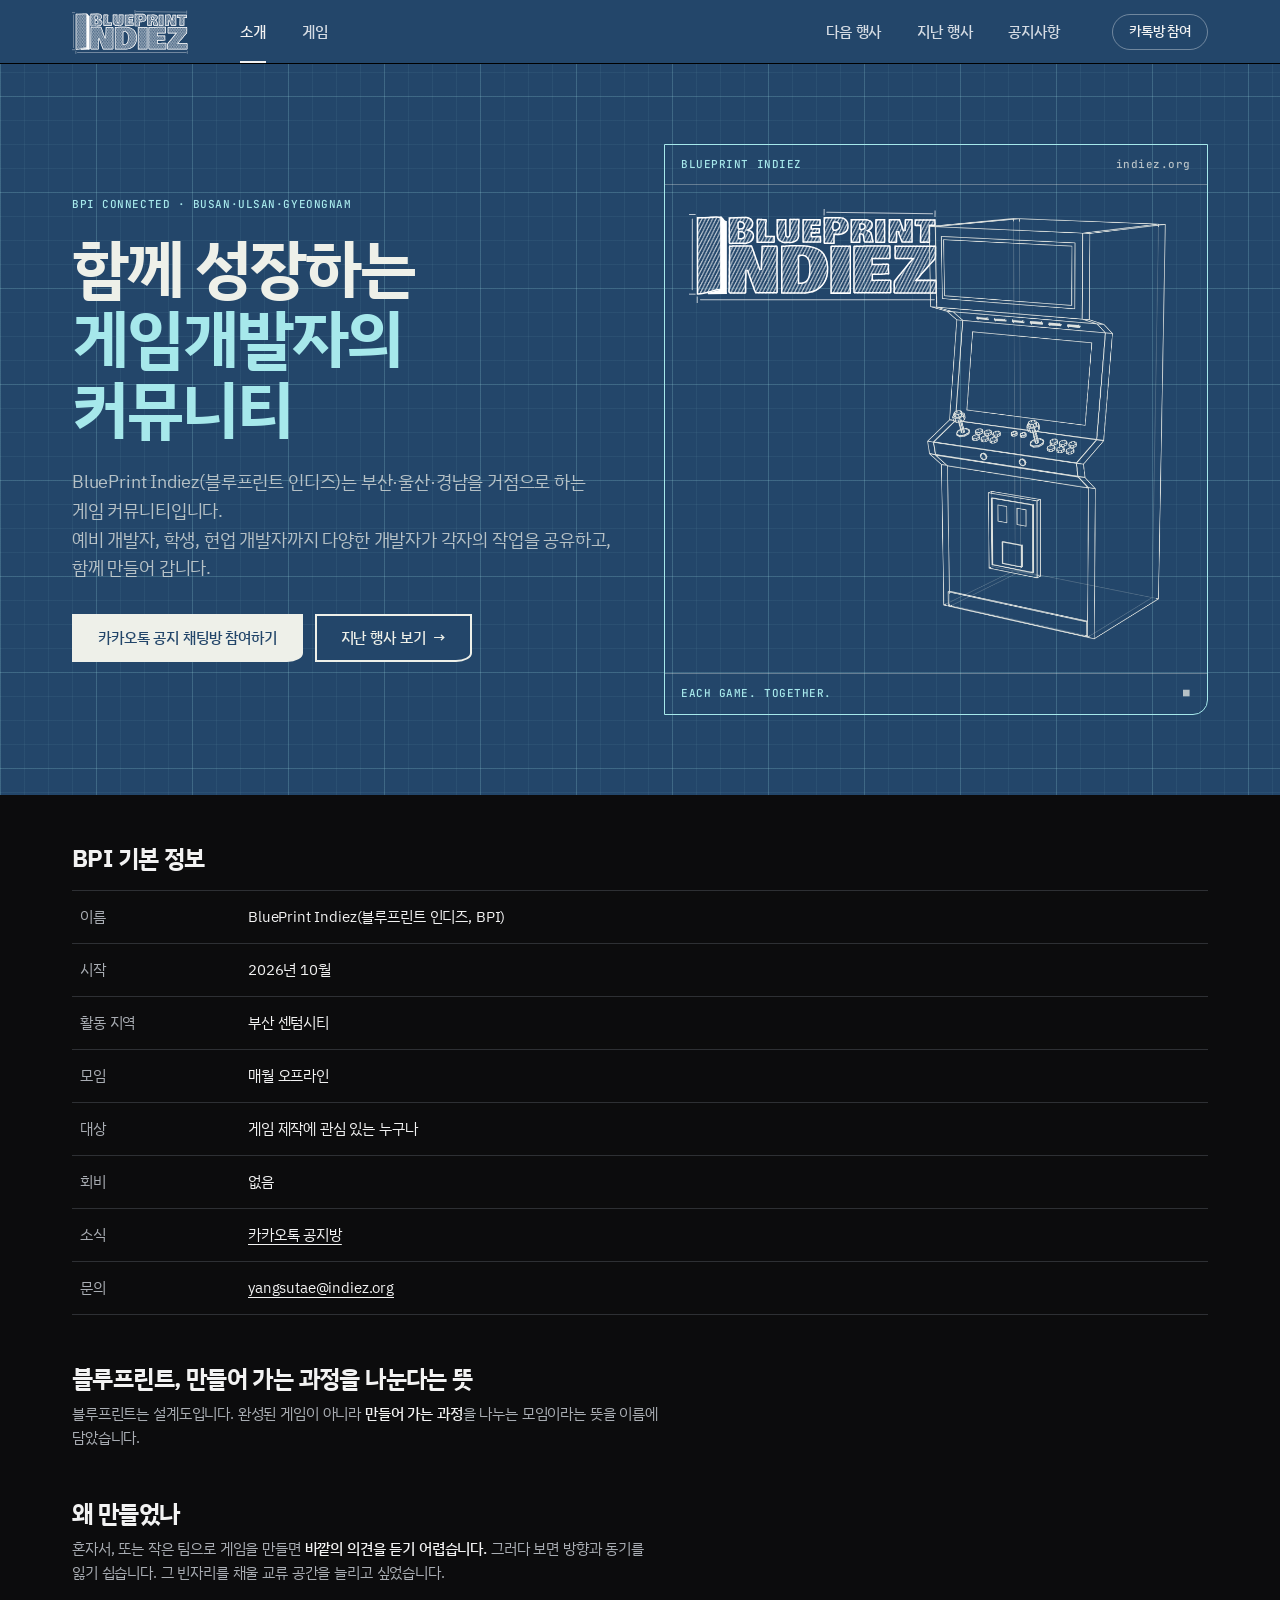
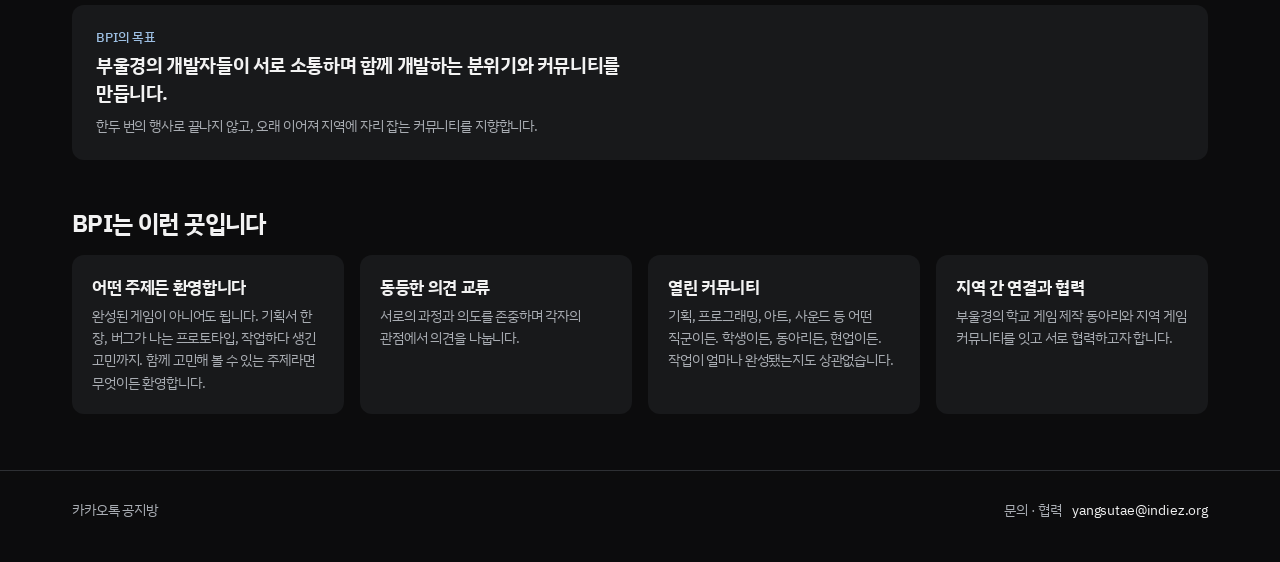
==== commit f226fa7f: "새 디자인 반영: 다음 행사·지난 행사·게임·공지사항 페이지 추가 - 상단 바: 소개·게임 / 다음 행사·지난 행사·공지사항, 키컬러 바와 검정 아래 선 - 다음 행사(제2회 포럼" ====
--- a/main/index.html
+++ b/main/index.html
@@ -3,11 +3,11 @@
 <head>
 <meta charset="utf-8">
 <meta name="viewport" content="width=device-width, initial-scale=1">
-<title>BPI 소개 — 부울경 게임 개발 커뮤니티 BluePrint Indiez</title>
-<meta name="description" content="부산·울산·경남을 거점으로 하는 게임 커뮤니티 BluePrint Indiez. BPI의 소개, 설립 배경, 목표와 지난 행사 기록을 만나보세요.">
+<title>소개 — 부울경 게임 개발 커뮤니티 블루프린트 인디즈(BluePrint Indiez)</title>
+<meta name="description" content="블루프린트 인디즈(BluePrint Indiez, BPI)는 각자의 작업을 공유하고 교류하는 부울경 거점 게임 커뮤니티입니다. 기본 정보, 개설 배경과 목표, 모임의 성격을 담았습니다.">
 <link rel="canonical" href="https://indiez.org/main/">
-<meta property="og:title" content="BPI 소개 — 부울경 게임 개발 커뮤니티 BluePrint Indiez">
-<meta property="og:description" content="부산·울산·경남을 거점으로 하는 게임 커뮤니티 BluePrint Indiez. BPI의 소개, 설립 배경, 목표와 지난 행사 기록을 만나보세요.">
+<meta property="og:title" content="소개 — 부울경 게임 개발 커뮤니티 블루프린트 인디즈(BluePrint Indiez)">
+<meta property="og:description" content="블루프린트 인디즈(BluePrint Indiez, BPI)는 각자의 작업을 공유하고 교류하는 부울경 거점 게임 커뮤니티입니다. 기본 정보, 개설 배경과 목표, 모임의 성격을 담았습니다.">
 <meta property="og:type" content="website">
 <meta property="og:image" content="https://indiez.org/assets/img/og.png">
 <meta property="og:image:width" content="1200">
@@ -21,17 +21,18 @@
 <link href="https://fonts.googleapis.com/css2?family=IBM+Plex+Sans+KR:wght@400;500;700&family=JetBrains+Mono:wght@500&display=swap" rel="stylesheet">
 <link rel="stylesheet" href="../assets/css/tokens.css">
 <link rel="stylesheet" href="../assets/css/site.css">
+<script type="application/ld+json">
+{"@context": "https://schema.org", "@type": "Organization", "@id": "https://indiez.org/#organization", "name": "BluePrint Indiez", "alternateName": ["블루프린트 인디즈", "BPI"], "url": "https://indiez.org/", "logo": "https://indiez.org/assets/img/icon-192.png", "description": "각자의 작업을 공유하고 교류하는 부울경 거점 게임 커뮤니티입니다. 게임 전시와 네트워킹을 중심으로 오프라인 포럼을 엽니다.", "areaServed": [{"@type": "AdministrativeArea", "name": "부산광역시"}, {"@type": "AdministrativeArea", "name": "울산광역시"}, {"@type": "AdministrativeArea", "name": "경상남도"}], "foundingDate": "2026-10", "email": "yangsutae@indiez.org"}
+</script>
 </head>
-<body id="top">
+<body id="top" class="page-intro">
 <a class="skip-link" href="#content">본문으로 바로 가기</a>
 
 <header class="nav dark">
   <nav class="wrap" aria-label="주 메뉴">
     <a class="logo" href="../index.html" aria-label="BluePrint Indiez 첫 화면"><img src="../assets/img/BPI_무배경.svg" alt=""></a>
-    <ul class="nav-links">
-      <li><a href="index.html" aria-current="page">BPI 소개</a></li>
-      <li><a href="../events/01/index.html">지난 행사</a></li>
-    </ul>
+    <ul class="nav-links"><li><a href="../main/index.html" aria-current="page">소개</a></li><li><a href="../games/index.html">게임</a></li></ul>
+      <ul class="nav-links nav-right"><li><a href="../events/next/index.html">다음 행사</a></li><li><a href="../events/index.html">지난 행사</a></li><li><a href="../notice/index.html">공지사항</a></li></ul>
     <a class="btn btn-primary" href="https://invite.kakao.com/tc/2BYLO0beM5" target="_blank" rel="noopener">카톡방 참여<span class="sr-only"> (새 창)</span></a>
   </nav>
 </header>
@@ -45,7 +46,7 @@
       <p class="lead">BluePrint Indiez(블루프린트 인디즈)는 부산·울산·경남을 거점으로 하는 게임 커뮤니티입니다.<br>예비 개발자, 학생, 현업 개발자까지 다양한 개발자가 각자의 작업을 공유하고, 함께 만들어 갑니다.</p>
       <div class="cta-row">
         <a class="btn btn-primary" href="https://invite.kakao.com/tc/2BYLO0beM5" target="_blank" rel="noopener">카카오톡 공지 채팅방 참여하기<span class="sr-only"> (새 창)</span></a>
-        <a class="btn btn-alt" href="../events/01/index.html">지난 행사 보기 <span aria-hidden="true">→</span></a>
+        <a class="btn btn-alt" href="../events/index.html">지난 행사 보기 <span aria-hidden="true">→</span></a>
       </div>
     </div>
     <figure class="sheet" aria-hidden="true">
@@ -59,13 +60,32 @@
   </div>
 </header>
 
+<section id="info" class="band light" aria-labelledby="info-title">
+  <div class="wrap">
+    <div class="sec-head">
+      <h2 id="info-title" class="h2">BPI 기본 정보</h2>
+    </div>
+    <table class="table info">
+      <thead><tr><th scope="col">항목</th><th scope="col">내용</th></tr></thead>
+      <tbody>
+        <tr><th scope="row">이름</th><td>BluePrint Indiez(블루프린트 인디즈, BPI)</td></tr>
+        <tr><th scope="row">시작</th><td><time datetime="2026-10">2026년 10월</time></td></tr>
+        <tr><th scope="row">활동 지역</th><td>부산 센텀시티</td></tr>
+        <tr><th scope="row">모임</th><td>매월 오프라인</td></tr>
+        <tr><th scope="row">대상</th><td>게임 제작에 관심 있는 누구나</td></tr>
+        <tr><th scope="row">회비</th><td>없음</td></tr>
+        <tr><th scope="row">소식</th><td><a href="https://invite.kakao.com/tc/2BYLO0beM5" target="_blank" rel="noopener">카카오톡 공지방<span class="sr-only"> (새 창)</span></a></td></tr>
+        <tr><th scope="row">문의</th><td><a href="mailto:yangsutae@indiez.org">yangsutae@indiez.org</a></td></tr>
+      </tbody>
+    </table>
+  </div>
+</section>
+
 <section id="about" class="band light" aria-labelledby="about-title">
   <div class="wrap sec-head">
-    <p class="eyebrow">SHEET 01 · ABOUT</p>
-    <h2 id="about-title" class="h2">블루프린트,<br> <em>만들어 가는 과정의 배경</em></h2>
+    <h2 id="about-title" class="h2">블루프린트, 만들어 가는 과정을 나눈다는 뜻</h2>
     <div class="prose lead">
-      <p>블루프린트, 즉 설계도는 무언가를 만들 때 배경이 됩니다.</p>
-      <p>개발자들이 만들어 가는 과정을 나누는 배경 중 하나가 되기를 바라며, <strong>"블루프린트"</strong>라는 이름을 담았습니다.</p>
+      <p>블루프린트는 설계도입니다. 완성된 게임이 아니라 <strong>만들어 가는 과정</strong>을 나누는 모임이라는 뜻을 이름에 담았습니다.</p>
     </div>
   </div>
 </section>
@@ -73,18 +93,15 @@
 <section id="why" class="band light" aria-labelledby="why-title">
   <div class="wrap">
     <div class="sec-head">
-      <p class="eyebrow">SHEET 02 · WHY</p>
-      <h2 id="why-title" class="h2">부울경에서<br> <em>게임을 만든다는 것</em></h2>
+      <h2 id="why-title" class="h2">왜 만들었나</h2>
       <div class="prose lead">
-        <p>학교에서, 동아리에서, 혼자서 게임을 만드는 사람은 분명히 있습니다.<br>하지만 이들이 서로 만나고 마주할 커뮤니티와 네트워크는 부족했습니다.</p>
-        <p>부울경에도 게임잼과 전시 같은 행사는 꽤 많습니다. 하지만 <strong>한 번의 행사는 지속적인 커뮤니티와 다릅니다.</strong></p>
-        <p>서로의 성장에는 다른 사람과의 교류가 꼭 필요합니다.<br>작업을 계속 공유하고 보여 주며 의견을 주고받을 곳이 더 많아지면 좋겠다고 생각했습니다.</p>
+        <p>혼자서, 또는 작은 팀으로 게임을 만들면 <strong>바깥의 의견을 듣기 어렵습니다.</strong> 그러다 보면 방향과 동기를 잃기 쉽습니다. 그 빈자리를 채울 교류 공간을 늘리고 싶었습니다.</p>
       </div>
     </div>
     <div class="goal dark">
-      <p class="kicker">BPI의 목표는 하나입니다</p>
-      <h3>부산·울산·경남의 개발자들이 서로 소통하며 함께 개발할 수 있는 커뮤니티를 만드는 것.</h3>
-      <p>함께 성장할 수 있는 배경이자, 개발을 시작하는 시작점이 되고 싶습니다.</p>
+      <p class="kicker">BPI의 목표</p>
+      <h3>부울경의 개발자들이 서로 소통하며 함께 개발하는 분위기와 커뮤니티를 만듭니다.</h3>
+      <p>한두 번의 행사로 끝나지 않고, 오래 이어져 지역에 자리 잡는 커뮤니티를 지향합니다.</p>
     </div>
   </div>
 </section>
@@ -92,33 +109,14 @@
 <section id="character" class="band dark" aria-labelledby="character-title">
   <div class="wrap">
     <div class="sec-head">
-      <p class="eyebrow">SHEET 03 · CHARACTER</p>
-      <h2 id="character-title" class="h2">BPI는<br> <em>이런 곳입니다</em></h2>
+      <h2 id="character-title" class="h2">BPI는 이런 곳입니다</h2>
     </div>
-    <ol class="features">
-      <li class="card"><p class="eyebrow" aria-hidden="true">01</p><h3>어떤 주제든 환영합니다</h3><p>완성된 게임이 아니어도 됩니다. 기획서 한 장, 버그가 나는 프로토타입, 작업하다 생긴 고민까지. 함께 고민해 볼 수 있는 주제라면 무엇이든 환영합니다.</p></li>
-      <li class="card"><p class="eyebrow" aria-hidden="true">02</p><h3>동등한 의견 교류</h3><p>서로의 과정과 의도를 존중하며 각자의 관점에서 의견을 나눕니다.</p></li>
-      <li class="card"><p class="eyebrow" aria-hidden="true">03</p><h3>열린 커뮤니티</h3><p>기획, 프로그래밍, 아트, 사운드 등 어떤 직군이든. 학생이든, 동아리든, 현업이든. 작업이 얼마나 완성됐는지도 상관없습니다.</p></li>
-      <li class="card"><p class="eyebrow" aria-hidden="true">04</p><h3>지역 간 연결과 협력</h3><p>부울경의 학교 게임 제작 동아리와 지역 게임 커뮤니티를 잇고 서로 협력하고자 합니다.</p></li>
-    </ol>
-  </div>
-</section>
-
-<section id="past" class="band light" aria-labelledby="past-title">
-  <div class="wrap">
-    <div class="sec-head sec-head-row">
-      <div><p class="eyebrow">SHEET 04 · ARCHIVE</p><h2 id="past-title" class="h2">지난 행사</h2></div>
-      <a class="text-link" href="../events/01/index.html">제1회 기록 보기 <span aria-hidden="true">→</span></a>
-    </div>
-    <article class="card archive-card">
-      <div class="archive-date dark"><span class="eyebrow">FORUM 01</span><time datetime="2026-10-02">2026.10.02</time></div>
-      <div class="archive-body">
-        <p class="kicker">제1회 · 오프라인 포럼</p>
-        <h3><a href="../events/01/index.html">제1회 BluePrint Indiez 포럼</a></h3>
-        <p>자기소개 — 나는 어떤 사람이며, 무엇을 꿈꾸고 만들어 가고 있는가.</p>
-        <a class="text-link" href="../events/01/index.html">행사 기록 읽기 <span aria-hidden="true">→</span></a>
-      </div>
-    </article>
+    <ul class="features">
+      <li class="card"><h3>어떤 주제든 환영합니다</h3><p>완성된 게임이 아니어도 됩니다. 기획서 한 장, 버그가 나는 프로토타입, 작업하다 생긴 고민까지. 함께 고민해 볼 수 있는 주제라면 무엇이든 환영합니다.</p></li>
+      <li class="card"><h3>동등한 의견 교류</h3><p>서로의 과정과 의도를 존중하며 각자의 관점에서 의견을 나눕니다.</p></li>
+      <li class="card"><h3>열린 커뮤니티</h3><p>기획, 프로그래밍, 아트, 사운드 등 어떤 직군이든. 학생이든, 동아리든, 현업이든. 작업이 얼마나 완성됐는지도 상관없습니다.</p></li>
+      <li class="card"><h3>지역 간 연결과 협력</h3><p>부울경의 학교 게임 제작 동아리와 지역 게임 커뮤니티를 잇고 서로 협력하고자 합니다.</p></li>
+    </ul>
   </div>
 </section>
 </main>
--- a/assets/css/tokens.css
+++ b/assets/css/tokens.css
@@ -1,102 +1,40 @@
-/* BluePrint Indiez Design System — tokens
-   원본은 볼트 홈페이지/design-system/tokens.css. 값을 바꿀 때는 원본을 고친 뒤 이 파일에 그대로 복사한다. */
+/* BluePrint Indiez 시안 토큰: 음악 앱 방식(검정 면 세 단계와 키컬러).
+   소개·행사 페이지가 함께 쓴다. 랜딩은 base.css와 landing.css를 따로 쓴다. */
 :root {
-  /* ── Color: primitive (BPI 팔레트 유지) ── */
-  --color-ink: #15263a;            /* 제목, 본문 글자 */
-  --color-blue-deep: #1b3753;      /* 어두운 밴드 위 카드 면 */
-  --color-blue: #23466a;           /* 주 CTA, 어두운 밴드 */
-  --color-cyan: #a6e8eb;           /* 어두운 면 위 강조, 버튼 hover 바탕 */
-  --color-teal: #004854;           /* 밝은 면 위 라벨, 버튼 hover 글자 */
-  --color-teal-tint: #e2f4f4;      /* stat 타일 */
-  --color-paper: #fafbf8;          /* 페이지 바탕 */
-  --color-white: #ffffff;          /* 카드, 입력창 바탕 */
-  --color-band: #f1f3ee;           /* 표 머리줄 */
-  --color-line: #d8dee4;           /* hairline, 워드마크 스텐실 */
-  --color-line-strong: #9fb0c2;
-  --color-ink-muted: #4e5c6c;
-  --color-ink-soft: #7e8c9b;
-  --color-on-dark: #eef0e9;
-  --color-on-dark-muted: #eef0e9b8;
-  --color-on-dark-line: #eef0e952;
-  --color-grid-major: #a6e8eb29;
-  --color-grid-minor: #a6e8eb0f;
-  --color-success: #2e7d4f;
-  --color-error: #b3261e;
+  /* 면: 바탕, 카드, 올림 상태 */
+  --base: #0c0c0d;
+  --raised: #18191b;
+  --raised-2: #242528;
+  --line: #2e3034;
+  /* 글자 */
+  --text: #f2f2f2;
+  --text-2: #a9adb3;
+  --text-on-key: #d5dce4;          /* 키컬러 배경 위의 본문 */
+  /* 키컬러: 머리 배경, 표지, 신청 단추에만 쓴다 */
+  --key: #23466a;
+  --key-deep: #162a40;
+  --key-hover: #2d5886;
+  --key-text: #9dbfe3;             /* 검정 면 위에서 읽히는 밝은 키컬러 */
+  /* 소개 머리(현재 indiez.org 디자인, assets/css/2026-10/tokens.css에서 옮김) */
+  --cyan: #a6e8eb;
+  --on-key: #eef0e9;
+  --on-key-muted: #eef0e9b8;
+  --on-key-line: #eef0e952;
+  --grid-major-line: #a6e8eb29;
+  --grid-minor-line: #a6e8eb0f;
+  --neutral-head: #2b2d31;         /* 행사 쪽 머리 배경의 시작색 */
 
-  /* ── Color: role ── */
-  --surface-page: var(--color-paper);
-  --surface: var(--color-white);
-  --surface-dark: var(--color-blue);
-  --surface-dark-soft: var(--color-blue-deep);
-  --surface-tile: var(--color-teal-tint);
-  --surface-head: var(--color-band);
-  --text: var(--color-ink);
-  --text-muted: var(--color-ink-muted);
-  --text-soft: var(--color-ink-soft);
-  --text-on-dark: var(--color-on-dark);
-  --text-on-dark-muted: var(--color-on-dark-muted);
-  --label: var(--color-teal);
-  --label-on-dark: var(--color-cyan);
-  --line: var(--color-line);
-  --line-strong: var(--color-line-strong);
-  --line-on-dark: var(--color-on-dark-line);
-  --cta: var(--color-blue);
-  --on-cta: var(--color-on-dark);
-  --cta-hover: var(--color-cyan);
-  --on-cta-hover: var(--color-teal);
-  --focus: var(--color-teal);
-  --focus-on-dark: var(--color-cyan);
-  --stencil: var(--color-line);
-
-  /* ── Typography ── */
   --font-sans: "IBM Plex Sans KR", "Apple SD Gothic Neo", "Malgun Gothic", system-ui, sans-serif;
   --font-mono: "JetBrains Mono", "IBM Plex Sans KR", ui-monospace, monospace;
-  --weight-regular: 400;
-  --weight-medium: 500;
-  --weight-bold: 700;              /* display, h2 크기의 강조 글자 */
-  /* 크기 / 줄 높이 / 자간 — 산세리프는 음의 자간, 모노는 양의 자간 */
-  --type-display-size: 64px;  --type-display-lh: 1.1;  --type-display-ls: -1.92px;
-  --type-h2-size: 40px;       --type-h2-lh: 1.2;       --type-h2-ls: -0.8px;
-  --type-h3-size: 22px;       --type-h3-lh: 1.3;       --type-h3-ls: -0.22px;
-  --type-lead-size: 18px;     --type-lead-lh: 1.6;     --type-lead-ls: -0.18px;
-  --type-body-size: 16px;     --type-body-lh: 1.6;     --type-body-ls: -0.16px;
-  --type-caption-size: 14px;  --type-caption-lh: 1.5;
-  --type-button-size: 15px;   --type-button-ls: 0;
-  --type-eyebrow-size: 11px;  --type-eyebrow-lh: 1.4;  --type-eyebrow-ls: 0.55px;
-  --type-display-size-m: 38px; --type-display-ls-m: -1.1px;
-  --type-h2-size-m: 28px;      --type-h2-ls-m: -0.5px;
 
-  /* ── Spacing (4px 단위) ── */
-  --space-2: 2px;  --space-4: 4px;  --space-8: 8px;  --space-12: 12px;
-  --space-16: 16px; --space-20: 20px; --space-24: 24px; --space-32: 32px;
-  --space-48: 48px; --space-64: 64px; --space-80: 80px;
-
-  /* ── Shape: 곡선은 오른쪽 아래 모서리 하나만 ── */
-  --radius-sm: 0 0 8px 0;          /* 배지, 타일, 입력 */
-  --radius-md: 0 0 15px 0;         /* 카드, 큰 패널 */
-  --radius-button: 0 0 16px 0 / 0 0 9px 0;  /* 버튼. 가로 16px, 세로 9px 타원 */
-  --stroke-hair: 1px;
-  --stroke: 1.5px;
-  --stroke-button: 2px;
-  --focus-width: 2px;
-  --focus-offset: 3px;
-
-  /* ── Layout ── */
-  --wrap: 1280px;
-  --prose: 660px;
-  --gutter: 32px;
-  --gutter-m: 16px;
-  --section: 80px;
-  --section-m: 64px;
-  --nav-h: 72px;
-  --nav-h-m: 60px;
-  --control-h: 44px;
-  --button-h: 48px;
-  --grid-major: 96px;
-  --grid-minor: 24px;
-  --bp-mobile: 820px;              /* 참고값. 미디어 쿼리에는 숫자를 직접 쓴다 */
-
-  /* ── Elevation: 그림자 없음. 떠 있는 요소만 ── */
-  --shadow-float: 0 4px 10px 0 #15263a1a;
-  --motion-fast: 150ms;
+  --wrap: 1296px;
+  --gutter: 72px;
+  --bar-h: 64px;
+  --radius: 12px;
+  --radius-s: 8px;
+  --gap: 16px;
+  --section: 48px;
 }
+@media (max-width: 820px) {
+  :root { --gutter: 16px; --bar-h: 56px; --section: 40px; }
+}
--- a/assets/css/site.css
+++ b/assets/css/site.css
@@ -1,149 +1,216 @@
-/* BPI 소개·행사 기록 공용 스타일. 디자인 시스템(tokens.css)의 토큰과 컴포넌트 규칙을 따른다. */
-:root { --g: var(--gutter); --sec: var(--section); --top: var(--nav-h); --cabinet-h: 440px; }
+/* BPI 소개·행사 페이지 공용 스타일. 값은 tokens.css에서 받는다. */
 * { box-sizing: border-box; }
-html { -webkit-text-size-adjust: 100%; scroll-behavior: smooth; scroll-padding-top: calc(var(--top) + var(--space-24)); }
+html { -webkit-text-size-adjust: 100%; scroll-behavior: smooth; scroll-padding-top: calc(var(--bar-h) + 24px); background: var(--base); }
 html, body { margin: 0; }
-body { background: var(--surface-page); color: var(--text); font-family: var(--font-sans); font-size: var(--type-body-size); line-height: var(--type-body-lh); letter-spacing: var(--type-body-ls); -webkit-font-smoothing: antialiased; word-break: keep-all; overflow-wrap: break-word; }
+body { background: var(--base); color: var(--text); font: 400 15px/1.6 var(--font-sans); letter-spacing: -.01em; word-break: keep-all; overflow-wrap: break-word; -webkit-font-smoothing: antialiased; }
 h1, h2, h3, p, ul, ol, dl, dd, figure { margin: 0; }
-h1, h2, h3 { font-weight: var(--weight-medium); }
 ul, ol { padding: 0; list-style: none; }
 a { color: inherit; }
 img { display: block; max-width: 100%; height: auto; }
-:focus-visible { outline: var(--focus-width) solid var(--focus); outline-offset: var(--focus-offset); }
-.dark :focus-visible { outline-color: var(--focus-on-dark); }
+::selection { background: var(--key); color: #fff; }
+:focus-visible { outline: 2px solid var(--key-text); outline-offset: 3px; }
+[hidden] { display: none !important; }
 .sr-only { position: absolute; width: 1px; height: 1px; overflow: hidden; clip-path: inset(50%); white-space: nowrap; }
-.skip-link { position: fixed; top: var(--space-12); left: var(--space-16); z-index: 30; padding: var(--space-12) var(--space-16); background: var(--surface); color: var(--cta); transform: translateY(calc(-100% - var(--space-16))); }
+.skip-link { position: fixed; top: 12px; left: 16px; z-index: 30; padding: 10px 16px; border-radius: var(--radius-s); background: var(--text); color: var(--base); transform: translateY(calc(-100% - 16px)); }
 .skip-link:focus { transform: translateY(0); }
-.wrap { max-width: var(--wrap); margin: 0 auto; padding: 0 var(--g); }
-
-/* 밴드: 파랑과 종이색을 번갈아 놓는다 */
-.band { padding: var(--sec) 0; }
-.band.light + .band.light { border-top: var(--stroke-hair) solid var(--line); }
-.dark { background: var(--surface-dark); color: var(--text-on-dark); }
-.light { background: var(--surface-page); color: var(--text); }
-
-/* 글자 */
-.eyebrow, .mono { font-family: var(--font-mono); font-weight: var(--weight-medium); font-size: var(--type-eyebrow-size); line-height: var(--type-eyebrow-lh); letter-spacing: var(--type-eyebrow-ls); text-transform: uppercase; }
-.eyebrow { color: var(--label); }
-.dark .eyebrow { color: var(--label-on-dark); }
-/* 한글 라벨은 모노 대신 산세리프로 쓴다 */
-.kicker { font-size: var(--type-caption-size); line-height: var(--type-caption-lh); font-weight: var(--weight-medium); letter-spacing: 0; color: var(--label); }
-.dark .kicker { color: var(--label-on-dark); }
-.h2 { margin-top: var(--space-16); font-weight: var(--weight-bold); font-size: var(--type-h2-size); line-height: var(--type-h2-lh); letter-spacing: var(--type-h2-ls); }
-h1 em, .h2 em { font-style: normal; color: var(--text-muted); }
-.dark h1 em, .dark .h2 em { color: var(--label-on-dark); }
-.lead { max-width: var(--prose); margin-top: var(--space-16); font-size: var(--type-lead-size); line-height: var(--type-lead-lh); letter-spacing: var(--type-lead-ls); color: var(--text-muted); }
-.dark .lead { color: var(--text-on-dark-muted); }
-.prose p + p { margin-top: var(--space-16); }
-.prose strong { font-weight: var(--weight-medium); color: var(--text); }
-.dark .prose strong { color: var(--text-on-dark); }
-.sec-head { margin-bottom: var(--space-48); }
+.wrap { max-width: calc(var(--wrap) + var(--gutter) * 2); margin: 0 auto; padding-inline: var(--gutter); }
+
+/* 상단 바: 로고, 페이지 이동, 공지방. 스크롤해도 위에 남는다 */
+.nav { position: sticky; top: 0; z-index: 20; height: var(--bar-h); background: var(--key); border-bottom: 1px solid #000; } /* 키컬러 면, 아래는 검정 선 */
+.nav .wrap { display: flex; align-items: center; gap: 36px; height: 100%; }
+.logo { flex-shrink: 0; }
+.logo img { height: calc(var(--bar-h) - 20px); aspect-ratio: 2455 / 928; object-fit: cover; object-position: top; } /* 로고 파일 아래쪽 빈 여백을 잘라 낸다 */
+.nav-links { display: flex; gap: 4px; align-self: stretch; flex-shrink: 0; }
+.nav-right { margin-left: auto; }
+.nav-links li { display: flex; }
+.nav-links a { position: relative; display: flex; align-items: center; padding: 0 16px; font-weight: 500; white-space: nowrap; text-decoration: none; color: var(--text-on-key); }
+.nav-links a:hover, .nav-links a[aria-current] { color: var(--text); }
+.nav-links a[aria-current]::after { content: ""; position: absolute; left: 16px; right: 16px; bottom: 0; height: 2px; background: var(--text); }
+
+/* 단추: 알약 세 가지. 흰 면, 테두리, 키컬러(참가 신청) */
+.btn { display: inline-flex; align-items: center; justify-content: center; min-height: 44px; padding: 0 22px; border: 1px solid transparent; border-radius: 22px; font: 500 15px/1.2 var(--font-sans); white-space: nowrap; text-decoration: none; cursor: pointer; transition: background-color .15s, border-color .15s; }
+.btn-primary { background: var(--text); color: var(--base); }
+.btn-primary:hover { background: #d9d9d9; }
+.btn-alt { border-color: #ffffff38; color: var(--text); }
+.btn-alt:hover { background: #ffffff14; }
+.btn[href*="forms.gle"] { background: var(--key); color: #fff; }
+.btn[href*="forms.gle"]:hover { background: var(--key-hover); }
+.nav .btn { min-height: 36px; padding: 0 16px; font-size: 14px; background: none; border-color: #ffffff59; color: var(--text); }
+.nav .btn:hover { background: #ffffff14; }
+/* 문구 끝의 화살표는 그리지 않는다 */
+.btn [aria-hidden], .text-link [aria-hidden], .channel-link [aria-hidden] { display: none; }
+.cta-row { display: flex; flex-wrap: wrap; gap: 10px; margin-top: 26px; }
+.text-link { display: inline-flex; padding: 8px 0; font-size: 14px; font-weight: 500; color: var(--text-2); text-decoration: none; }
+.text-link:hover { color: var(--text); }
+
+/* 머리: 키컬러가 위에서 검정으로 가라앉는다. 왼쪽 글, 오른쪽 표지 */
+.hero { margin-top: calc(var(--bar-h) * -1); padding-top: var(--bar-h); background: linear-gradient(180deg, var(--key) 0%, var(--key-deep) 46%, var(--base) 100%); }
+.hero-grid { display: grid; grid-template-columns: minmax(0, 1fr) 300px; gap: 64px; align-items: end; padding-block: 56px 44px; }
+.hero-grid > :only-child { grid-column: 1 / -1; }
+h1 { font-size: 46px; line-height: 1.2; font-weight: 700; letter-spacing: -.035em; }
+h1 em, .h2 em { font-style: normal; }
+.hero .lead { margin-top: 14px; max-width: 37em; font-size: 16px; color: var(--text-on-key); }
+/* 표지: 로고와 캐비닛 선 그림 */
+.sheet { aspect-ratio: 1; border-radius: var(--radius); overflow: hidden; background: var(--key); box-shadow: 0 18px 40px -14px #000000b3; }
+.sheet-bar, .sheet-foot { display: none; }
+.sheet-body { position: relative; height: 100%; }
+.sheet-body .brand { position: absolute; left: 6%; top: 6%; width: 58%; }
+.sheet-body .brand img { width: 100%; aspect-ratio: 2455 / 920; object-fit: cover; object-position: top; }
+.sheet-body .cab { position: absolute; right: -2%; bottom: -11%; height: 84%; width: auto; max-width: none; }
+/* 소개 머리: 현재 indiez.org(2026-10판)의 머리 디자인. 키컬러 면 위 도면 격자, 시안색 강조, 각진 버튼, 선으로 그린 도면 시트.
+   값은 assets/css/2026-10/에서 옮겼다. 다른 페이지 머리는 바꾸지 않는다 */
+.page-intro { --cabinet-h: 440px; }
+.page-intro .hero { background-color: var(--key); color: var(--on-key); background-image:
+  linear-gradient(var(--grid-major-line) 1px, transparent 1px), linear-gradient(90deg, var(--grid-major-line) 1px, transparent 1px),
+  linear-gradient(var(--grid-minor-line) 1px, transparent 1px), linear-gradient(90deg, var(--grid-minor-line) 1px, transparent 1px);
+  background-size: 96px 96px, 96px 96px, 24px 24px, 24px 24px; }
+.page-intro .hero-grid { grid-template-columns: repeat(2, minmax(0, 1fr)); gap: 48px; align-items: center; padding-block: 80px; }
+.page-intro .hero .eyebrow { font: 500 11px/1.4 var(--font-mono); letter-spacing: .55px; text-transform: uppercase; color: var(--cyan); }
+.page-intro .hero h1 { margin-top: 20px; font-size: 64px; line-height: 1.1; letter-spacing: -1.92px; color: var(--on-key); }
+.page-intro .hero h1 em { color: var(--cyan); }
+.page-intro .hero .lead { max-width: 660px; margin-top: 24px; font-size: 18px; line-height: 1.6; letter-spacing: -.18px; color: var(--on-key-muted); }
+.page-intro .hero .cta-row { gap: 12px; margin-top: 32px; }
+.page-intro .hero .btn { gap: 8px; min-height: 48px; padding: 0 24px; border: 2px solid var(--on-key); border-radius: 0 0 16px 0 / 0 0 9px 0; }
+.page-intro .hero .btn-primary { background: var(--on-key); color: var(--key); }
+.page-intro .hero .btn-alt { background: var(--key); color: var(--on-key); }
+.page-intro .hero .btn:hover { background: var(--cyan); border-color: var(--cyan); color: #004854; }
+.page-intro .hero .btn [aria-hidden] { display: inline; }
+.page-intro .sheet { aspect-ratio: auto; border: 1.5px solid var(--cyan); border-radius: 0 0 15px 0; background: none; box-shadow: none; color: var(--on-key); }
+.page-intro .sheet-bar, .page-intro .sheet-foot { display: flex; justify-content: space-between; gap: 12px; padding: 12px 16px; font: 500 11px/1.4 var(--font-mono); letter-spacing: .55px; color: var(--cyan); }
+.page-intro .sheet-bar { border-bottom: 1px solid var(--on-key-line); }
+.page-intro .sheet-foot { border-top: 1px solid var(--on-key-line); }
+.page-intro .sheet-bar span, .page-intro .sheet-foot span { color: var(--on-key-muted); }
+.page-intro .sheet-body { height: calc(var(--cabinet-h) + 48px); }
+.page-intro .sheet-body .cab { right: 32px; bottom: 24px; height: var(--cabinet-h); }
+.page-intro .sheet-body .brand { left: 24px; top: 24px; width: 46%; }
+
+/* 행사 쪽 페이지: 머리 배경은 무채색, 표지가 왼쪽에 온다 */
+.page-event .hero { background: linear-gradient(180deg, var(--neutral-head) 0%, var(--base) 100%); }
+.page-event .hero .lead { color: var(--text-2); }
+.page-event .hero-grid:has(.sheet) { grid-template-columns: 240px minmax(0, 1fr); gap: 32px; }
+.page-event .hero-grid .sheet { order: -1; }
+
+/* 다음 행사: 중요한 정보(언제, 어디서, 얼마, 언제까지, 신청)를 신청 카드 하나에 모은다 */
+.page-next .hero-grid:has(.poster) { grid-template-columns: 180px minmax(0, 1fr); gap: 32px; align-items: center; padding-block: 36px 28px; }
+/* 포스터: 머리 글 왼쪽, 고정 폭 */
+.page-next .hero-grid .poster { order: -1; display: block; }
+.poster img { display: block; width: 100%; height: auto; border-radius: var(--radius-s); }
+.event-layout { display: grid; grid-template-columns: minmax(0, 1fr) 372px; gap: 56px; align-items: start; padding-top: 12px; }
+.event-side { grid-column: 2; grid-row: 1; position: sticky; top: calc(var(--bar-h) + 24px); padding: 24px; border-radius: var(--radius); background: var(--raised); }
+.event-main { grid-column: 1; grid-row: 1; }
+.facts { display: grid; gap: 18px; }
+.facts dt { font-size: 13px; color: var(--text-2); }
+.facts dd { margin-top: 2px; font-size: 14px; color: var(--text-2); }
+.facts strong { display: block; font-size: 18px; line-height: 1.4; font-weight: 700; letter-spacing: -.02em; color: var(--text); }
+.facts a { color: var(--text); text-underline-offset: 4px; }
+.event-side .btn { width: 100%; margin-top: 24px; }
+.side-note { margin-top: 20px; padding-top: 16px; border-top: 1px solid var(--line); color: var(--text); }
+.ways { border-top: 1px solid var(--line); }
+.ways li { display: flex; align-items: center; justify-content: space-between; gap: 8px 24px; padding: 16px 8px; border-bottom: 1px solid var(--line); }
+.ways h3 { font-size: 17px; line-height: 1.4; font-weight: 700; letter-spacing: -.02em; }
+.ways p { margin-top: 2px; font-size: 14px; color: var(--text-2); }
+.tag { flex-shrink: 0; padding: 5px 10px; border-radius: var(--radius-s); background: var(--raised-2); font-size: 13px; font-weight: 500; white-space: nowrap; }
+.ask { color: var(--text-2); }
+.ask a { color: var(--text); text-underline-offset: 4px; }
+.apply-bar { display: none; }
+
+/* 구역 이동 칩 */
+.chips { display: flex; flex-wrap: wrap; gap: 10px; padding-top: 8px; }
+.chip { display: inline-flex; align-items: center; min-height: 34px; padding: 0 14px; border-radius: var(--radius-s); background: var(--raised-2); font-size: 14px; font-weight: 500; white-space: nowrap; text-decoration: none; }
+.chip:hover { background: #303236; }
+
+/* 구역 */
+.band { padding-top: var(--section); }
+.sec-head { margin-bottom: 16px; }
 .sec-head:last-child { margin-bottom: 0; }
-.sec-head-row { display: flex; justify-content: space-between; align-items: flex-end; gap: var(--space-24); }
-.text-link { display: inline-flex; align-items: center; gap: var(--space-8); padding: var(--space-12) 0; font-size: var(--type-button-size); font-weight: var(--weight-medium); color: var(--cta); text-underline-offset: var(--space-4); }
-.text-link:hover { color: var(--label); }
-.dark .text-link { color: var(--text-on-dark); }
-.dark .text-link:hover { color: var(--label-on-dark); }
-
-/* 메뉴: 어두운 메뉴를 위에 고정 */
-.nav { position: sticky; top: 0; z-index: 20; border-bottom: var(--stroke-hair) solid var(--line-on-dark); }
-.nav .wrap { display: flex; align-items: center; gap: var(--space-24); height: var(--top); }
-.logo { flex-shrink: 0; }
-/* 로고: 파일 아래쪽 빈 여백(높이의 약 20%)을 잘라 내고 메뉴 높이에 꽉 채운다. 72px이면 폭 약 190px, 모바일 60px이면 약 159px */
-.logo img { height: var(--top); aspect-ratio: 2455 / 928; object-fit: cover; object-position: top; }
-.nav-links { display: flex; gap: var(--space-24); margin-left: auto; }
-.nav-links a { display: block; padding: var(--space-12) 0; text-decoration: none; color: var(--text-on-dark-muted); }
-.nav-links a:hover, .nav-links a[aria-current] { color: var(--text-on-dark); }
-.nav-links a[aria-current] { text-decoration: underline; text-underline-offset: var(--space-8); text-decoration-thickness: var(--stroke-button); }
-
-/* 버튼: 2px 테두리, 오른쪽 아래 타원 곡선. 어두운 면에서 주 버튼은 뒤집는다 */
-.btn { display: inline-flex; align-items: center; gap: var(--space-8); min-height: var(--button-h); padding: 0 var(--space-24); font-family: var(--font-sans); font-weight: var(--weight-medium); font-size: var(--type-button-size); letter-spacing: var(--type-button-ls); white-space: nowrap; text-decoration: none; border: var(--stroke-button) solid transparent; border-radius: var(--radius-button); cursor: pointer; transition: background-color var(--motion-fast), color var(--motion-fast), border-color var(--motion-fast); }
-.btn-primary { background: var(--cta); color: var(--on-cta); border-color: var(--cta); }
-.dark .btn-primary { background: var(--on-cta); color: var(--cta); border-color: var(--on-cta); }
-.btn-alt { background: transparent; color: var(--cta); border-color: var(--cta); }
-.dark .btn-alt { background: var(--surface-dark); color: var(--on-cta); border-color: var(--on-cta); }
-.btn:hover { background: var(--cta-hover); color: var(--on-cta-hover); border-color: var(--cta-hover); }
-.cta-row { display: flex; flex-wrap: wrap; gap: var(--space-12); margin-top: var(--space-32); }
-
-/* 히어로: 도면 격자는 여기에만 */
-.hero { background-color: var(--surface-dark); background-image:
-  linear-gradient(var(--color-grid-major) 1px, transparent 1px), linear-gradient(90deg, var(--color-grid-major) 1px, transparent 1px),
-  linear-gradient(var(--color-grid-minor) 1px, transparent 1px), linear-gradient(90deg, var(--color-grid-minor) 1px, transparent 1px);
-  background-size: var(--grid-major) var(--grid-major), var(--grid-major) var(--grid-major), var(--grid-minor) var(--grid-minor), var(--grid-minor) var(--grid-minor); }
-.hero-grid { display: grid; grid-template-columns: repeat(2, minmax(0, 1fr)); gap: var(--space-48); align-items: center; padding-block: var(--sec); }
-.hero h1 { margin-top: var(--space-20); font-weight: var(--weight-bold); font-size: var(--type-display-size); line-height: var(--type-display-lh); letter-spacing: var(--type-display-ls); }
-.hero .lead { margin-top: var(--space-24); }
-
-/* 도면 시트: 시안 1.5px 선, 오른쪽 아래만 둥글게 */
-.sheet { border: var(--stroke) solid var(--label-on-dark); border-radius: var(--radius-md); overflow: hidden; color: var(--text-on-dark); }
-.sheet-bar, .sheet-foot { display: flex; justify-content: space-between; gap: var(--space-12); padding: var(--space-12) var(--space-16); font-family: var(--font-mono); font-weight: var(--weight-medium); font-size: var(--type-eyebrow-size); line-height: var(--type-eyebrow-lh); letter-spacing: var(--type-eyebrow-ls); color: var(--label-on-dark); }
-.sheet-bar { border-bottom: var(--stroke-hair) solid var(--line-on-dark); }
-.sheet-foot { border-top: var(--stroke-hair) solid var(--line-on-dark); }
-.sheet-bar span, .sheet-foot span { color: var(--text-on-dark-muted); }
-.sheet-body { position: relative; height: calc(var(--cabinet-h) + var(--space-48)); }
-.sheet-body .cab { position: absolute; right: var(--space-32); bottom: var(--space-24); height: var(--cabinet-h); width: auto; }
-.sheet-body .brand { position: absolute; left: var(--space-24); top: var(--space-24); width: 46%; }
-.sheet-body .brand img { width: 100%; aspect-ratio: 2455 / 920; object-fit: cover; object-position: top; }
-
-/* 카드 */
-.card { border: var(--stroke-hair) solid var(--line); border-radius: var(--radius-md); padding: var(--space-24); background: var(--surface); }
-.card h3 { margin-top: var(--space-20); font-size: var(--type-h3-size); line-height: var(--type-h3-lh); letter-spacing: var(--type-h3-ls); }
-.card p:not(.eyebrow, .kicker) { margin-top: var(--space-8); color: var(--text-muted); }
-.dark .card { background: var(--surface-dark-soft); border-color: var(--line-on-dark); color: var(--text-on-dark); }
-.dark .card p:not(.eyebrow, .kicker) { color: var(--text-on-dark-muted); }
-.features { display: grid; grid-template-columns: repeat(2, minmax(0, 1fr)); gap: var(--space-24); }
-
-/* 극성 반전 카드: 밝은 밴드 안의 파랑 면 */
-.goal { margin-top: var(--space-48); padding: var(--space-48); border-radius: var(--radius-md); }
-.goal h3 { max-width: 24em; margin-top: var(--space-16); font-weight: var(--weight-bold); font-size: var(--type-h2-size); line-height: var(--type-h2-lh); letter-spacing: var(--type-h2-ls); }
-.goal p:last-child { margin-top: var(--space-12); color: var(--text-on-dark-muted); }
-
-/* 지난 행사 카드 */
-.archive-card { display: grid; grid-template-columns: minmax(0, 3fr) minmax(0, 9fr); padding: 0; overflow: hidden; }
-.archive-date { display: flex; flex-direction: column; justify-content: space-between; gap: var(--space-32); padding: var(--space-32); }
-.archive-date time { font-family: var(--font-mono); font-weight: var(--weight-medium); font-size: var(--type-h3-size); line-height: var(--type-h3-lh); }
-.archive-body { padding: var(--space-32); }
-.archive-body h3 { margin-top: var(--space-8); }
+.sec-head-row { display: flex; justify-content: space-between; align-items: baseline; gap: 16px; }
+.h2 { font-size: 24px; line-height: 1.3; font-weight: 700; letter-spacing: -.025em; }
+
+.lead { max-width: 40em; margin-top: 8px; color: var(--text-2); }
+/* 글이 한 줄을 넘으면 문장 사이(마침표 뒤)에서 먼저 줄을 바꾼다 */
+.sent { display: inline-block; }
+.prose p + p { margin-top: 10px; }
+.prose strong { font-weight: 500; color: var(--text); }
+.kicker { font-size: 13px; font-weight: 500; color: var(--key-text); }
+
+/* 카드와 선반: 같은 종류의 내용을 옆으로 나란히 */
+.card { padding: 20px; border-radius: var(--radius); background: var(--raised); }
+.card h3 { font-size: 17px; line-height: 1.4; font-weight: 700; letter-spacing: -.02em; }
+.card p:not(.kicker) { margin-top: 6px; font-size: 14px; color: var(--text-2); }
+.card p a, .table a { color: var(--text); text-underline-offset: 4px; }
+.features { display: grid; grid-template-columns: repeat(auto-fit, minmax(264px, 1fr)); gap: var(--gap); }
+.goal { margin-top: 20px; padding: 22px 24px; border-radius: var(--radius); background: var(--raised); }
+.goal h3 { margin-top: 4px; max-width: 30em; font-size: 19px; line-height: 1.45; font-weight: 700; letter-spacing: -.02em; }
+.goal p:last-child { margin-top: 8px; font-size: 14px; color: var(--text-2); }
+
+/* 행사 카드: 표지와 정보 한 줄 */
+.archive-card { display: grid; grid-template-columns: 168px minmax(0, 1fr); gap: 24px; align-items: center; padding: 16px; }
+.archive-date { position: relative; display: flex; flex-direction: column; justify-content: space-between; aspect-ratio: 1; padding: 14px; border-radius: var(--radius-s); overflow: hidden; background: var(--key); }
+.archive-date::after { content: ""; position: absolute; right: -12%; bottom: -14%; width: 62%; height: 78%; background: url("../img/cabinet-wire.png") right bottom / contain no-repeat; opacity: .5; }
+.archive-date .eyebrow, .archive-date time { position: relative; z-index: 1; font: 500 13px/1.4 var(--font-mono); letter-spacing: 0; }
+.archive-date .eyebrow { font-size: 15px; }
+.archive-body h3 { margin-top: 4px; font-size: 22px; line-height: 1.35; }
 .archive-body h3 a { text-decoration: none; }
-.archive-body h3 a:hover { color: var(--cta); text-decoration: underline; text-underline-offset: var(--space-4); }
-.archive-body .text-link { margin-top: var(--space-16); }
-
-/* 표: 항목과 내용 */
-.table { width: 100%; border-collapse: collapse; border: var(--stroke-hair) solid var(--line); background: var(--surface); color: var(--text); }
-.table thead th { padding: var(--space-12) var(--space-16); background: var(--surface-head); text-align: left; font-family: var(--font-mono); font-weight: var(--weight-medium); font-size: var(--type-eyebrow-size); letter-spacing: var(--type-eyebrow-ls); text-transform: uppercase; color: var(--text-muted); }
-.table tbody th, .table td { padding: var(--space-16); border-top: var(--stroke-hair) solid var(--line); text-align: left; vertical-align: top; }
-.info tbody th { width: 28%; font-weight: var(--weight-regular); color: var(--text-muted); }
-
-/* 푸터와 워드마크 배너 */
-.foot { padding-top: var(--space-64); border-top: var(--stroke-hair) solid var(--line); }
-.foot-row { display: flex; flex-wrap: wrap; justify-content: space-between; align-items: center; gap: var(--space-24); font-size: var(--type-caption-size); line-height: var(--type-caption-lh); color: var(--text-muted); }
-.channel-link { display: inline-flex; gap: var(--space-8); padding: var(--space-12) 0; text-underline-offset: var(--space-4); }
+.archive-body h3 a:hover { text-decoration: underline; text-underline-offset: 5px; }
+.archive-body .cta-row { margin-top: 16px; }
+.archive-body .text-link { margin-top: 6px; }
+
+/* 줄 목록: 항목과 내용, 공지, 시간표 */
+.table { width: 100%; border-collapse: collapse; border-top: 1px solid var(--line); }
+.table thead th { padding: 10px 8px; text-align: left; font: 500 13px/1.4 var(--font-sans); color: var(--text-2); border-bottom: 1px solid var(--line); }
+.table tbody th, .table td { padding: 14px 8px; border-bottom: 1px solid var(--line); text-align: left; vertical-align: top; font-weight: 400; }
+.table td[colspan] { color: var(--text-2); }
+.info thead { position: absolute; width: 1px; height: 1px; overflow: hidden; clip-path: inset(50%); }
+.info tbody th { width: 168px; color: var(--text-2); font-variant-numeric: tabular-nums; }
+
+/* 푸터 */
+.foot { margin-top: 56px; padding: 28px 0 40px; border-top: 1px solid var(--line); }
+.foot-row { display: flex; flex-wrap: wrap; justify-content: space-between; align-items: center; gap: 12px 24px; font-size: 14px; color: var(--text-2); }
+.channel-link { text-decoration: none; }
 .channel-link:hover { color: var(--text); }
-.contact { display: flex; gap: var(--space-12); align-items: baseline; }
-.contact span { font-weight: var(--weight-medium); color: var(--label); }
+.contact { display: flex; gap: 10px; }
 .contact p { color: var(--text); }
-.wordmark { margin-top: var(--space-48); overflow: hidden; padding-bottom: .08em; font-weight: var(--weight-medium); font-size: 12.4vw; line-height: .9; letter-spacing: -0.05em; color: var(--stencil); white-space: nowrap; text-align: center; }
+.wordmark { display: none; }
 
 @media (max-width: 820px) {
-  :root { --g: var(--gutter-m); --sec: var(--section-m); --top: var(--nav-h-m); --cabinet-h: 250px; }
-  .nav-links { gap: var(--space-16); font-size: var(--type-caption-size); }
+  .nav .wrap { gap: 12px; }
+  .nav .wrap { overflow-x: auto; scrollbar-width: none; }
+  .logo img { height: 32px; }
+  .nav-links a { padding: 0 10px; font-size: 14px; }
+  .nav-links a[aria-current]::after { left: 10px; right: 10px; }
   .nav .btn { display: none; }
-  .hero-grid { grid-template-columns: minmax(0, 1fr); gap: var(--space-32); padding-block: var(--space-48) var(--space-64); }
-  .hero-grid .sheet { order: -1; }
-  .hero h1 { font-size: var(--type-display-size-m); letter-spacing: var(--type-display-ls-m); }
-  .h2, .goal h3 { font-size: var(--type-h2-size-m); letter-spacing: var(--type-h2-ls-m); }
-  .lead { font-size: var(--type-body-size); letter-spacing: var(--type-body-ls); }
-  .btn { padding: 0 var(--space-16); }
-  .sec-head-row { flex-direction: column; align-items: flex-start; gap: var(--space-8); }
-  .features, .archive-card { grid-template-columns: minmax(0, 1fr); }
-  .goal { padding: var(--space-32) var(--space-24); }
-  .archive-date { flex-direction: row; align-items: center; gap: var(--space-16); padding: var(--space-20) var(--space-24); }
-  .archive-date time { font-size: var(--type-body-size); }
-  .archive-body { padding: var(--space-24); }
-  .info tbody th, .info td { display: block; width: auto; padding: var(--space-4) var(--space-16) var(--space-12); border-top: 0; }
-  .info tbody th { padding-top: var(--space-12); border-top: var(--stroke-hair) solid var(--line); }
-  .info thead th:last-child { display: none; }
-  .foot { padding-top: var(--space-48); }
-  .foot-row { flex-direction: column; align-items: flex-start; gap: var(--space-8); }
+  .hero-grid, .page-event .hero-grid:has(.sheet) { grid-template-columns: minmax(0, 1fr); gap: 20px; align-items: start; padding-block: 28px 28px; }
+  .hero-grid .sheet { order: -1; width: 148px; }
+  h1 { font-size: 32px; }
+  .hero .lead { font-size: 15px; }
+  .chips { flex-wrap: nowrap; overflow-x: auto; margin-inline: calc(var(--gutter) * -1); padding-inline: var(--gutter); scrollbar-width: none; }
+  .h2 { font-size: 21px; }
+  .sec-head-row { flex-direction: column; gap: 0; }
+  .archive-card { grid-template-columns: 88px minmax(0, 1fr); gap: 14px; align-items: start; }
+  .archive-date { padding: 8px; }
+  .archive-date .eyebrow { font-size: 12px; }
+  .archive-date time { font-size: 11px; }
+  .archive-body h3 { font-size: 18px; }
+  .info tbody th, .info td { display: block; width: auto; padding: 0 8px 12px; border-bottom: 0; }
+  .info tbody th { padding-top: 12px; font-size: 13px; }
+  .info td { border-bottom: 1px solid var(--line); }
+  .foot-row { flex-direction: column; align-items: flex-start; }
+  .page-intro { --cabinet-h: 250px; }
+  .page-intro .hero-grid { grid-template-columns: minmax(0, 1fr); gap: 32px; padding-block: 48px 64px; }
+  .page-intro .hero-grid .sheet { order: -1; width: auto; }
+  .page-intro .hero h1 { font-size: 38px; letter-spacing: -1.1px; }
+  .page-intro .hero .lead { font-size: 16px; letter-spacing: -.16px; }
+  .page-intro .hero .btn { padding: 0 16px; }
+  .page-next .hero-grid:has(.poster) { grid-template-columns: 96px minmax(0, 1fr); gap: 16px; padding-block: 24px 20px; }
+  .event-layout { grid-template-columns: minmax(0, 1fr); gap: var(--section); padding-top: 0; }
+  .event-side, .event-main { grid-column: 1; grid-row: auto; }
+  .event-side { position: static; padding: 20px; }
+  .event-side .btn { display: none; }
+  .ways li { flex-direction: column; align-items: flex-start; }
+  /* 신청은 화면 아래에 붙는 막대가 맡는다 */
+  .apply-bar { position: sticky; bottom: 0; z-index: 15; display: flex; align-items: center; justify-content: space-between; gap: 12px; padding: 10px var(--gutter); background: #0c0c0df2; backdrop-filter: blur(16px); border-top: 1px solid #ffffff14; }
+  .apply-bar p { margin: 0; font-size: 13px; color: var(--text-2); }
+  .apply-bar strong { display: block; font-size: 15px; font-weight: 700; color: var(--text); }
+  .apply-bar .btn { padding: 0 18px; }
 }
 @media (prefers-reduced-motion: reduce) { html { scroll-behavior: auto; } }
